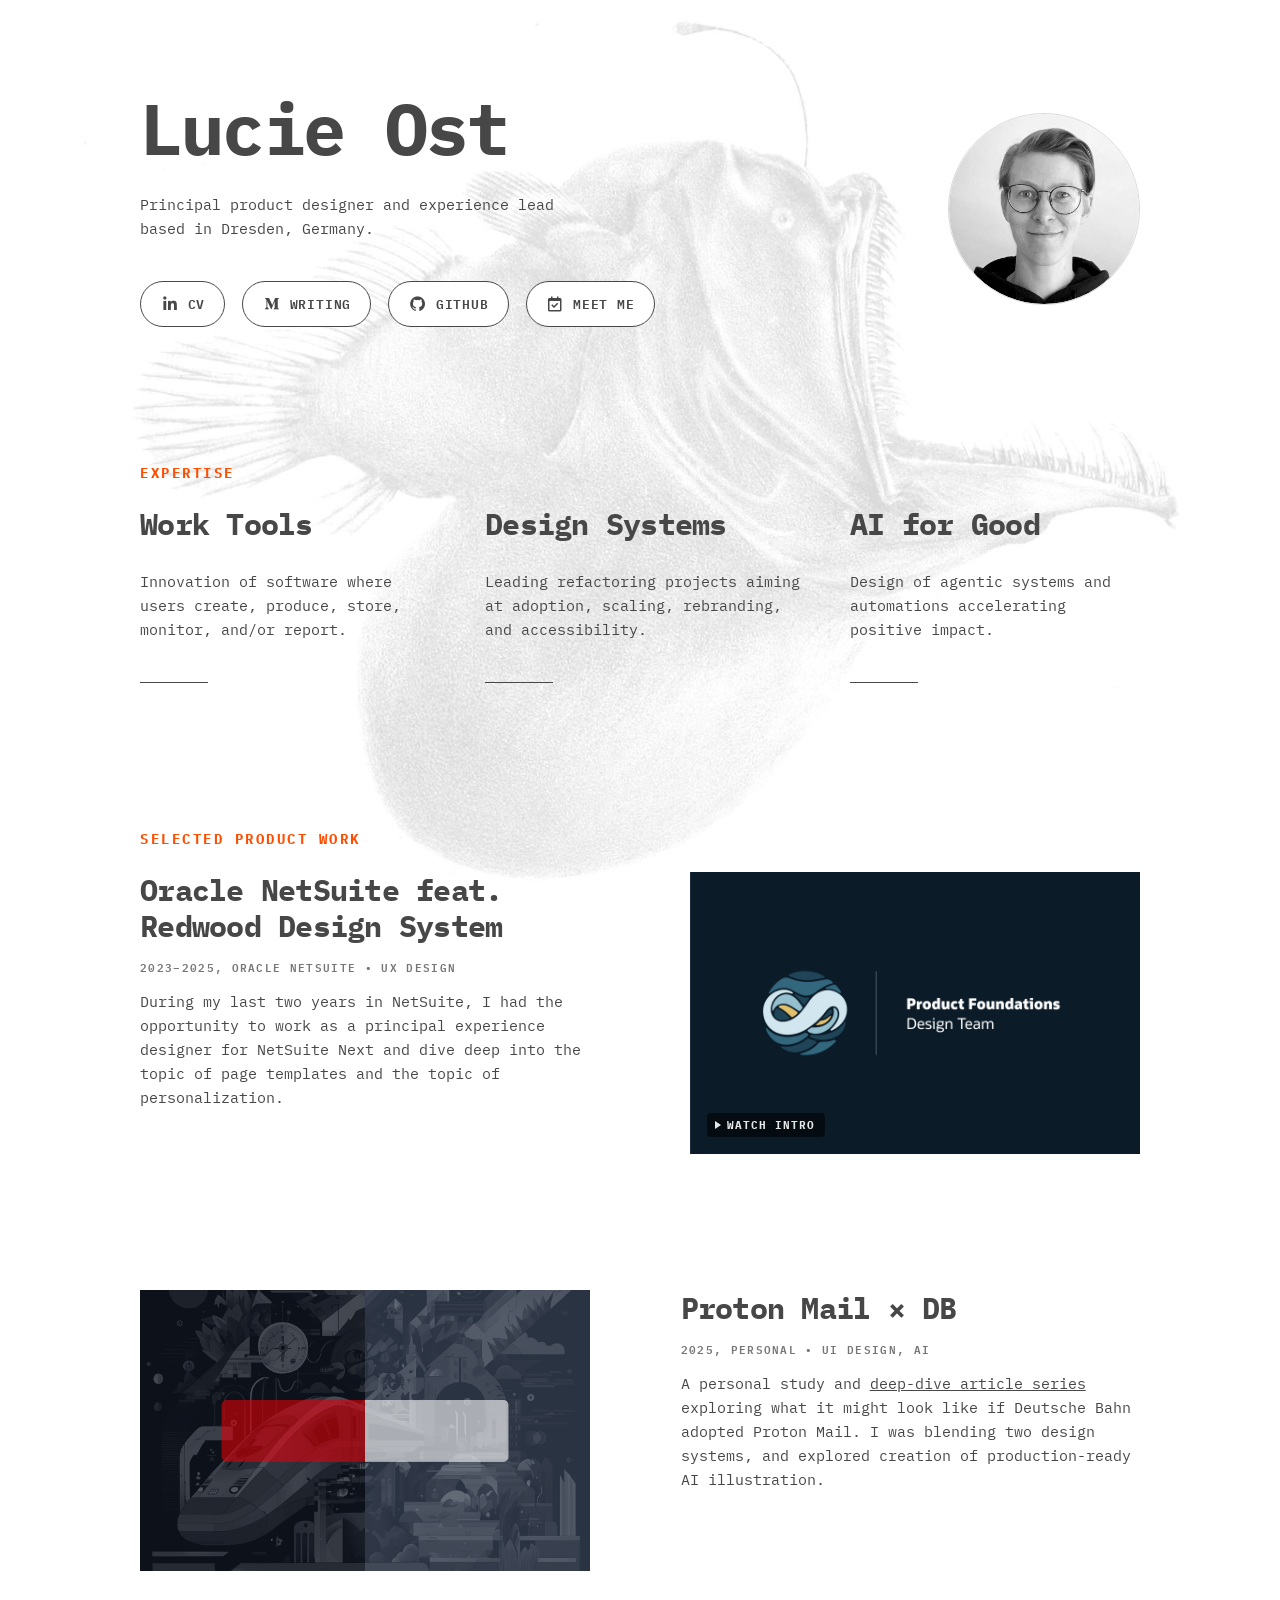
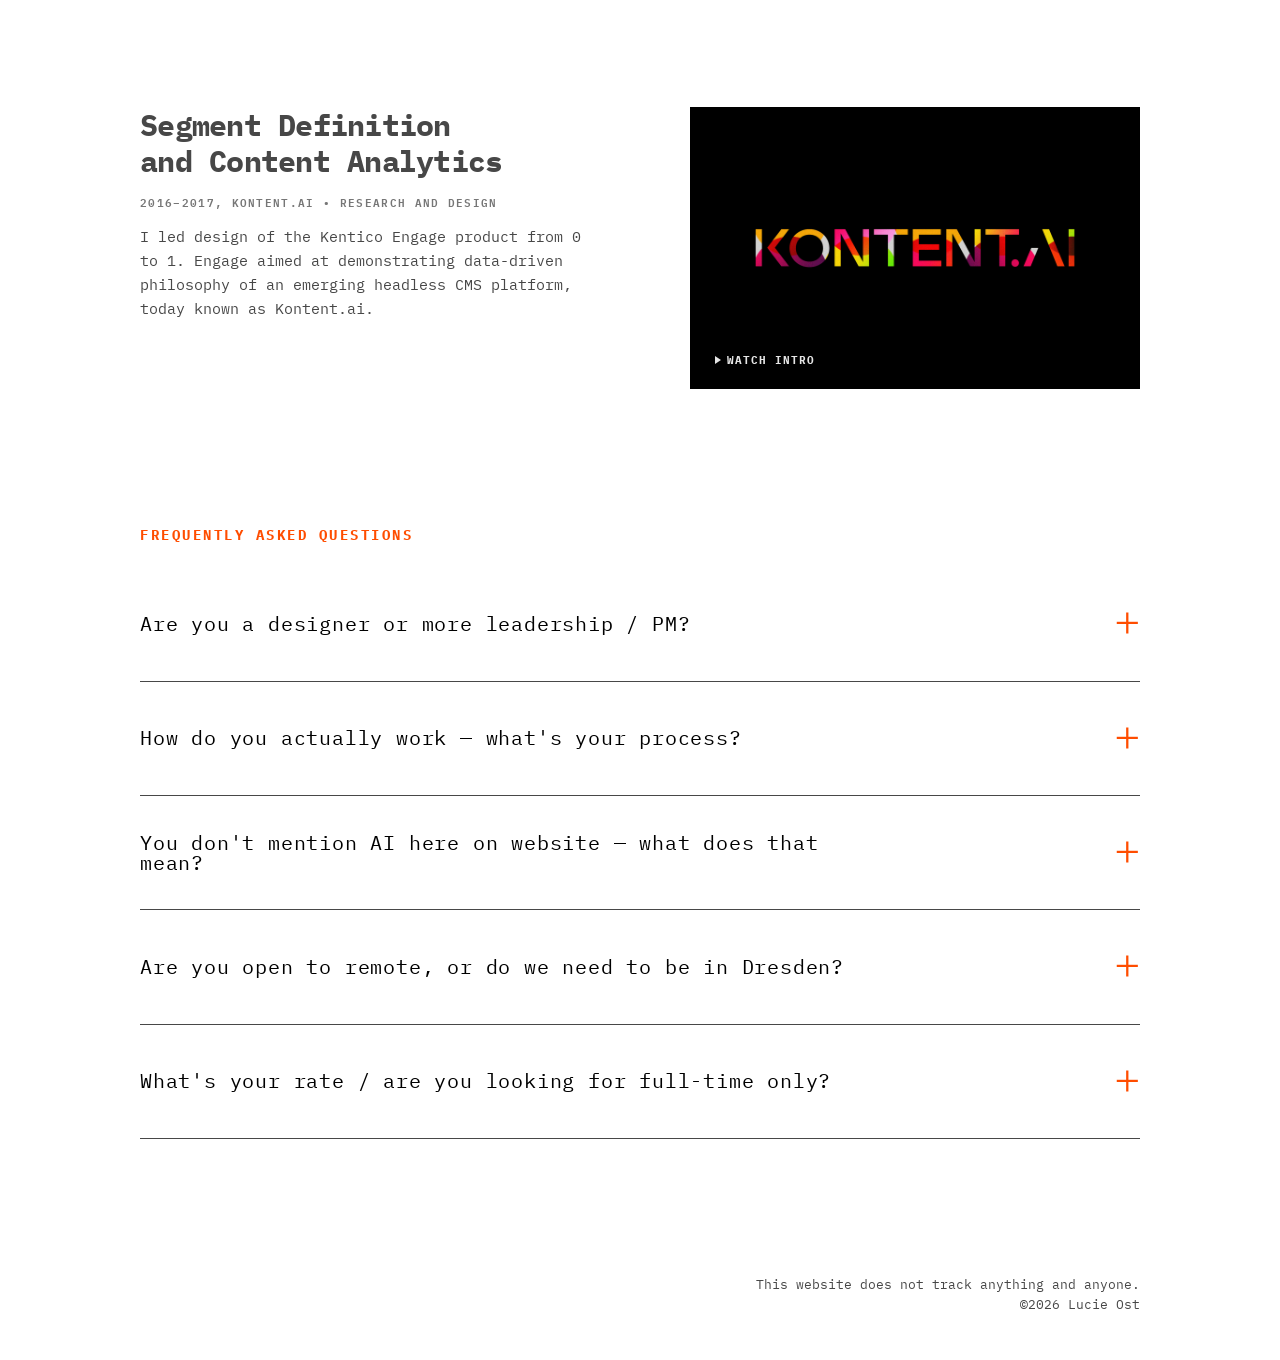
==== index.html @ ef739a05 "Update index.html" ====
<!DOCTYPE HTML>
<html lang="en">
    <head>
        <title>Lucie Ost, Digital Product Designer</title>
        <meta name="robots" content="noindex, nofollow">
        <meta charset="utf-8"/>
        <meta name="viewport" content="width=device-width,initial-scale=1"/>
        <meta name="color-scheme" content="light only"/>
        <link rel="apple-touch-icon" sizes="180x180" href="assets/favicon_io/apple-touch-icon.png">
        <link rel="icon" type="image/png" sizes="16x16" href="assets/favicon_io/favicon-16x16.png">
        <link rel="icon" type="image/png" sizes="32x32" href="assets/favicon_io/favicon-32x32.png">
        <meta name="description" content="I am a Principal Product Designer and Design Manager with extensive experience in designing enterprise products. Currently based in Dresden, Germany."/>
        <meta property="og:site_name" content="Lucie Ost, UX Architect"/>
        <meta property="og:title" content="Lucie Ost, UX Architect"/>
        <meta property="og:type" content="website"/>
        <meta property="og:description" content="I am an Experience Designer and Design Manager with extensive experience in designing enterprise products. Currently based in Dresden, Germany."/>
        <meta property="og:image" content="https://iamlucie.com/images/images/card.jpg?v=e0f67f7f"/>
        <meta property="og:image:type" content="image/jpeg"/>
        <meta property="og:image:width" content="1280"/>
        <meta property="og:image:height" content="800"/>
        <meta property="og:url" content="https://iamlucie.com"/>
        <meta property="twitter:card" content="summary_large_image"/>
        <meta name="keywords" content="designer, product design, user experience, UX, enterprise, portfolio, design strategy, digital product, Germany"/>
        <meta name="google-site-verification" content="-mQmAtd5zW53dpEulZkABoOsCLDqPiiQxKV87OXIdTo"/>
        <link rel="canonical" href="https://iamlucie.com"/>
        <link href="https://fonts.googleapis.com/css2?family=IBM+Plex+Mono:ital,wght@0,400;0,600;0,700;1,400&family=IBM+Plex+Sans:wght@700&display=swap" rel="stylesheet" type="text/css"/>
        <link href="https://unpkg.com/boxicons@2.1.4/css/boxicons.min.css" rel="stylesheet"/>
        <link rel="stylesheet" href="index_layout.css" />
        <link rel="stylesheet" href="index_typography.css" />
        <link rel="stylesheet" href="index_buttons.css" />
        <link rel="stylesheet" href="index_image.css" />
        <link rel="stylesheet" href="about_section.css">
        <link rel="stylesheet" href="faq_section.css">

            <style>
                body {
                    overflow: auto !important;
                }

                #main {
                    opacity: 1.0 !important;
                    transform: none !important;
                    transition: none !important;
                    filter: none !important;
                }
            </style>
        </noscript>
    </head>
    <body class="is-loading">

        <svg xmlns="http://www.w3.org/2000/svg" version="1.1" xmlns:xlink="http://www.w3.org/1999/xlink" viewBox="0 0 40 40" display="none" width="0" height="0">
            <symbol id="icon-bf393d6ea48a4e69e1ed58a3563b94a5" viewBox="0 0 40 40">
                <path d="M12.1,13.8v19.1H5.7V13.8C5.7,13.8,12.1,13.8,12.1,13.8z M12.5,7.9c0,0.9-0.3,1.7-1,2.4c-0.7,0.6-1.5,0.9-2.6,0.9h0 c-1.1,0-1.9-0.3-2.5-0.9c-0.6-0.6-1-1.4-1-2.4c0-1,0.3-1.7,1-2.4S7.9,4.6,9,4.6s1.9,0.3,2.6,0.9S12.5,6.9,12.5,7.9z M35,22v11h-6.4 V22.7c0-1.4-0.3-2.4-0.8-3.2c-0.5-0.8-1.3-1.1-2.4-1.1c-0.8,0-1.5,0.2-2,0.7c-0.5,0.4-1,1-1.2,1.7c-0.1,0.4-0.2,0.9-0.2,1.6v10.7 h-6.4c0-5.1,0-9.3,0-12.5s0-5.1,0-5.7l0-0.9H22v2.8h0c0.3-0.4,0.5-0.8,0.8-1.1c0.3-0.3,0.6-0.6,1.1-1c0.5-0.4,1-0.6,1.7-0.8 c0.7-0.2,1.4-0.3,2.2-0.3c2.2,0,4,0.7,5.3,2.2C34.4,17,35,19.1,35,22L35,22z"/>
            </symbol>
            <symbol id="icon-7ba57a956e94fa64bf7f65dd78b6b627" viewBox="0 0 40 40">
                <path d="M31,37H9c-3.3,0-6-2.7-6-6V9c0-3.3,2.7-6,6-6H31c3.3,0,6,2.7,6,6v6.4 c-0.1,0-0.3,0-0.4,0h0c-0.8,0-1.7,0.2-2.4,0.5c-0.8,0.3-1.4,0.9-2,1.6c-0.9,1.1-1.4,2.6-1.6,4.3c0,0.1,0,0.1,0,0.2 c0,0.1,0,0.1,0,0.1c0,0.1,0,0.2,0,0.3c0,0.1,0,0.3,0,0.4c0.1,3.8,2.1,6.8,5.8,6.8c0.2,0,0.4,0,0.6,0V31C37,34.3,34.3,37,31,37z M30.8,28.9L30.8,28.9c-0.9-0.2-1.4-0.5-1.5-1.5l0-14.6h0c0-1.2,0.5-1.5,1.5-1.8l0,0v-0.2h-5.5l-5.1,11.9l-5.1-11.9H9.2v0.2l0,0 c1,0.2,1.5,0.6,1.5,1.8v14.2c0,1.2-0.5,1.5-1.5,1.8l0,0v0.2h4v-0.2l0,0c-1-0.2-1.5-0.6-1.5-1.8V13.7l6.5,15.4h0.4l6.7-15.8v14.2 c-0.1,1-0.6,1.3-1.5,1.5l0,0v0.2h7V28.9z M33.9,21.3L33.9,21.3l3.1,0v5.1C35.1,25.8,33.7,23.7,33.9,21.3z M36.5,16.1 c0.2,0,0.3,0,0.5,0.1v4.4h-3.1C34.1,18,35,16.1,36.5,16.1z"/>
            </symbol>
            <symbol id="icon-c0646d28bbeb18e39eb973f96b44bd0f" viewBox="0 0 40 40">
                <path d="M34.9,30.5V15.6c-0.4,0.4-0.8,0.9-1.4,1.2c-3.4,2.7-6.2,4.8-8.2,6.6c-0.6,0.5-1.1,0.9-1.6,1.2c-0.4,0.3-0.9,0.6-1.7,0.9 c-0.7,0.3-1.4,0.5-2,0.5l0,0c-0.6,0-1.2-0.2-2-0.5c-0.7-0.3-1.2-0.6-1.7-0.9c-0.4-0.3-0.9-0.7-1.6-1.2c-2.1-1.7-4.8-3.8-8.2-6.6 c-0.5-0.4-0.9-0.8-1.4-1.2v14.9c0,0.2,0.1,0.3,0.2,0.4C5.7,31,5.9,31.1,6,31.1h28.4c0.2,0,0.3-0.1,0.4-0.2 C34.8,30.8,34.9,30.7,34.9,30.5L34.9,30.5z M34.9,10.2V9.7c0,0,0-0.1,0-0.2c0-0.1,0-0.2-0.1-0.2c-0.1,0-0.1,0-0.1-0.2 c0-0.1-0.1-0.2-0.2-0.1c-0.1,0-0.2,0-0.3,0H5.8C5.6,8.9,5.4,9,5.3,9.1C5.2,9.2,5.1,9.3,5.1,9.5c0,2.2,0.9,4,2.8,5.5 c2.5,2,5.1,4,7.7,6.1c0.1,0.1,0.3,0.2,0.7,0.5c0.4,0.3,0.6,0.5,0.9,0.7c0.2,0.2,0.5,0.4,0.8,0.6c0.3,0.2,0.7,0.4,0.9,0.5 c0.3,0.1,0.6,0.2,0.8,0.2l0,0c0.2,0,0.5-0.1,0.8-0.2c0.3-0.1,0.6-0.3,0.9-0.5c0.3-0.2,0.6-0.4,0.8-0.6c0.2-0.2,0.5-0.4,0.9-0.7 c0.4-0.3,0.6-0.5,0.6-0.5c2.7-2.1,5.3-4.2,7.7-6.1c0.7-0.5,1.4-1.2,2-2.2C34.6,11.8,34.9,11,34.9,10.2L34.9,10.2z M37.3,9.5v21 c0,0.8-0.3,1.6-0.9,2.2s-1.4,0.9-2.2,0.9H5.8c-0.8,0-1.6-0.3-2.2-0.9c-0.6-0.6-0.9-1.4-0.9-2.2v-21c0-0.8,0.3-1.6,0.9-2.2 s1.4-0.9,2.2-0.9h28.4c0.8,0,1.6,0.3,2.2,0.9S37.3,8.7,37.3,9.5z"/>
            </symbol>
            <symbol id="icon-6b0206e406c21e06513e2efe9f2a85fd" viewBox="0 0 40 40">
                <path d="M34.3,10.5h-8.7v2.1h8.7V10.5z M30,17.8c-1.1,0-1.8,0.3-2.5,0.9c-0.7,0.6-1,1.4-1.1,2.4h7C33.3,18.8,32.1,17.8,30,17.8 L30,17.8z M30.3,27.8c0.8,0,1.4-0.2,2.1-0.6c0.7-0.4,1.2-0.9,1.3-1.5h3.7c-1.2,3.6-3.6,5.3-7.3,5.3c-2.4,0-4.4-0.8-5.9-2.3 c-1.4-1.5-2.2-3.5-2.2-6c0-2.4,0.8-4.3,2.2-6c1.4-1.6,3.5-2.4,5.8-2.4c1.5,0,3,0.4,4.1,1.2s2,1.8,2.6,3.1s0.9,2.7,0.9,4.2 c0,0.2,0,0.5,0,0.8H26.4c0,1.2,0.3,2.2,1,3S29,27.8,30.3,27.8z M7.4,26.9h5.1c2.3,0,3.6-1,3.6-2.9c0-2-1.2-3.1-3.5-3.1H7.4V26.9z M7.4,17.7h4.8c0.9,0,1.6-0.2,2.1-0.7c0.5-0.5,0.8-1.1,0.8-1.9c0-1.6-1.1-2.5-3.3-2.5H7.4C7.4,12.7,7.4,17.7,7.4,17.7z M2.6,9h10.2 c1,0,1.9,0.1,2.7,0.3c0.8,0.2,1.5,0.4,2.2,0.8c0.7,0.4,1.2,1,1.5,1.6c0.4,0.8,0.6,1.6,0.6,2.7c0,2.1-1,3.6-3,4.5 c1.3,0.4,2.3,1.1,3,2c0.7,1,1,2.1,1,3.5c0,0.9-0.1,1.6-0.4,2.3c-0.3,0.7-0.7,1.2-1.2,1.7s-1.1,0.9-1.7,1.2c-0.7,0.3-1.3,0.6-2.1,0.8 c-0.7,0.2-1.4,0.2-2.3,0.2H2.6V9L2.6,9z"/>
            </symbol>
            <symbol id="icon-52655f31fd82f82d1c86cb188764da1e" viewBox="0 0 40 40"><path d="M36.1,21.3c1.5-0.7,1.5-1.9,0-2.6L10.5,6.3C9,5.6,7.8,6.2,7.8,7.6l0,24.8c0,1.4,1.2,2,2.7,1.3L36.1,21.3z"></path></symbol><symbol id="icon-8384bbd04ffc9290cf5b544425eb4057" viewBox="0 0 40 40"><path d="M3.3,16.9c0.1,0.1,0.3,0.2,0.5,0.2h4.4c0.3,0,0.6-0.2,0.7-0.5c0.6-1.5,1-2.4,1.2-2.7c1.1-1.7,2.5-3.1,4.2-4.1S18,8.3,20,8.3 c1.5,0,2.9,0.3,4.3,0.8s2.6,1.3,3.7,2.3l-3.1,3.1c-0.3,0.3-0.4,0.6-0.4,1c0,0.4,0.1,0.7,0.4,1c0.3,0.3,0.6,0.4,1,0.4H36 c0.4,0,0.7-0.1,1-0.4c0.3-0.3,0.4-0.6,0.4-1V5.4c0-0.4-0.1-0.7-0.4-1C36.8,4.1,36.4,4,36,4c-0.4,0-0.7,0.1-1,0.4l-2.9,2.9 c-1.6-1.5-3.5-2.7-5.5-3.6s-4.2-1.3-6.4-1.3c-4.2,0-7.8,1.3-10.9,3.8s-5.1,5.8-6.1,9.9c0,0,0,0.1,0,0.2C3.1,16.6,3.1,16.7,3.3,16.9z M2.9,35.6C3.2,35.9,3.6,36,4,36s0.7-0.1,1-0.4l3-2.9c1.6,1.5,3.5,2.7,5.6,3.6s4.3,1.3,6.5,1.3c4.2,0,7.8-1.3,10.9-3.8 s5.2-5.8,6.2-9.9v-0.2c0-0.2-0.1-0.4-0.2-0.5s-0.3-0.2-0.5-0.2h-4.5c-0.3,0-0.6,0.2-0.7,0.5c-0.6,1.5-1,2.4-1.2,2.7 c-1.1,1.7-2.5,3.1-4.2,4.1c-1.8,1-3.7,1.5-5.7,1.5c-3.1,0-5.7-1-8-3.1l3.1-3.1c0.3-0.3,0.4-0.6,0.4-1s-0.1-0.7-0.4-1 c-0.3-0.3-0.6-0.4-1-0.4H4c-0.4,0-0.7,0.1-1,0.4s-0.4,0.6-0.4,1v10.2C2.5,35,2.6,35.3,2.9,35.6z"></path></symbol>
            <symbol id="icon-180a7c68fb8dbdaec902e916ba4044ca" viewBox="0 0 40 40"><path d="M37.5,21.9c0,4,0,8,0,12c0,0.1,0,0.3,0,0.4c0,1.4-0.7,2.2-2.2,2.4c-1.7,0.1-3.3,0.2-5,0.3 c-3.4,0.2-6.7,0.4-10.1,0.6c-3,0.2-5.9,0.3-8.9,0.5C10,38.2,9,37.8,8.2,36.7c-0.2-0.3-0.5-0.6-0.7-1c-1.2-1.6-2.5-3.2-3.7-4.8 c-0.8-1.1-1.3-2.2-1.3-3.7c0-7.1,0-14.1,0-21.2c0-0.3,0-0.5,0.1-0.8c0.2-1,0.8-1.7,1.9-1.8c1.7-0.2,3.5-0.3,5.2-0.4 c2.8-0.2,5.5-0.4,8.3-0.6c2.7-0.2,5.3-0.4,8-0.6c1.4-0.1,2.6,0.3,3.7,1.1c2.3,1.7,4.7,3.3,7.1,5c0.6,0.4,0.8,0.9,0.8,1.7 C37.5,13.7,37.5,17.8,37.5,21.9z M32.1,7.2c-1.1-0.8-2.3-1.6-3.4-2.5c-0.8-0.6-1.6-0.9-2.6-0.8c-1.9,0.1-3.7,0.3-5.6,0.4 c-4,0.3-7.9,0.6-11.9,0.9C7.8,5.2,7,5.3,6.1,5.4c-0.2,0-0.4,0.2-0.4,0.3c0,0.1,0.1,0.3,0.3,0.4c0.9,0.8,1.9,1.5,2.8,2.2 C9.3,8.8,9.9,9,10.6,9c0.3,0,0.6,0,1,0c2.9-0.2,5.8-0.4,8.6-0.5C24,8.2,27.8,8,31.7,7.8c0.3,0,0.5-0.1,0.8-0.1c0,0,0-0.1,0.1-0.1 C32.4,7.4,32.3,7.3,32.1,7.2z M35.1,11.5c0-1-0.4-1.4-1.4-1.3c-2.9,0.2-5.7,0.3-8.6,0.5c-3.5,0.2-7,0.4-10.6,0.6 c-1.2,0.1-2.5,0.1-3.7,0.2c-0.7,0-1,0.3-1.1,1c0,0.2,0,0.4,0,0.6c0,6.8,0,13.6,0,20.4c0,1.6,0.4,2,2,1.9c1.6-0.1,3.2-0.2,4.8-0.3 c5.7-0.3,11.4-0.7,17.1-1c0.9-0.1,1.3-0.5,1.4-1.4c0-0.2,0-0.3,0-0.5c0-3.4,0-6.8,0-10.2C35.1,18.5,35.1,15,35.1,11.5z M30.7,15.4 c-0.9,0.2-0.9,0.2-0.9,1.1c0,4.7,0,9.5,0,14.2c0,0.3-0.1,0.5-0.4,0.6c-0.6,0.2-1.1,0.4-1.7,0.5c-0.9,0.2-1.7-0.1-2.3-0.8 c-0.8-1.1-1.5-2.2-2.2-3.3c-1.7-2.6-3.3-5.2-5-7.8c0-0.1-0.1-0.1-0.2-0.2c0,0.2,0,0.3,0,0.4c0,3.2,0,6.4,0,9.7 c0,0.3,0.1,0.4,0.4,0.5c0.6,0.1,1.2,0.3,1.8,0.4c-0.1,0.7-0.4,1.1-1.1,1.2c-0.5,0.1-1,0.1-1.5,0.1C16.4,32,15.2,32,14,32.1 c-0.4,0-0.4-0.1-0.4-0.4c0.1-0.4,0.3-0.6,0.7-0.7c0.4-0.1,0.8-0.2,1.1-0.3c0-4.6,0-9.2,0-13.9c-0.6-0.1-1.2-0.1-1.7-0.2 c-0.2-0.8,0.3-1.5,1.1-1.6c1.5-0.1,3-0.2,4.5-0.3c0.6-0.1,0.9,0.2,1.3,0.7c2.1,3.3,4.3,6.5,6.4,9.8c0.1,0.1,0.2,0.2,0.3,0.5 c0-3.3,0-6.5,0-9.7c-0.5-0.1-1-0.1-1.5-0.2c-0.3,0-0.3-0.1-0.3-0.4c0.1-0.5,0.5-1,1-1c1.7-0.1,3.3-0.2,5-0.3 C31.7,14.8,31.5,15.2,30.7,15.4z"></path>
            </symbol>
            <symbol id="icon-021973a1bb185878b41e1ef48ed6bbaa" viewBox="0 0 40 40"><path d="M35.7,13c-1.6-2-3.8-3.5-6.5-4.7c-2.8-1.1-5.8-1.7-9-1.7c-2.4,0-4.8,0.3-7,1C10.9,8.2,9,9.2,7.4,10.3 c-1.6,1.2-2.9,2.5-3.8,4.1c-1,1.6-1.4,3.3-1.4,5c0,2,0.6,3.9,1.8,5.7c1.2,1.8,2.9,3.2,5,4.4c-0.1,0.5-0.3,1-0.5,1.5 c-0.2,0.5-0.4,0.9-0.5,1.2c-0.2,0.3-0.4,0.7-0.7,1c-0.3,0.4-0.5,0.6-0.6,0.8c-0.1,0.2-0.4,0.4-0.7,0.8c-0.3,0.4-0.5,0.6-0.6,0.7 c0,0-0.1,0.1-0.2,0.2C5,35.8,5,35.8,5,35.8L4.8,36c-0.1,0.1-0.1,0.2-0.1,0.2c0,0,0,0.1,0,0.2c0,0.1,0,0.2,0,0.2v0 c0.1,0.2,0.2,0.4,0.4,0.6c0.2,0.1,0.4,0.2,0.6,0.2C6.6,37.3,7.3,37.2,8,37c3.5-0.9,6.6-2.5,9.2-4.9c1,0.1,2,0.2,2.9,0.2 c3.3,0,6.3-0.6,9-1.7c2.8-1.1,4.9-2.7,6.5-4.7c1.6-2,2.4-4.1,2.4-6.5C38.1,17.1,37.3,14.9,35.7,13z"></path></symbol>
            <!--Github--> 
            <symbol id="icon-8c4b37645de3c276d895d87df51ba614" viewBox="0 0 40 40"><path d="M36,20.3c0,3.5-1,6.6-3.1,9.4c-2,2.8-4.7,4.7-7.9,5.8c-0.4,0.1-0.6,0-0.8-0.1c-0.2-0.2-0.3-0.4-0.3-0.6v-4.4 c0-1.3-0.4-2.3-1.1-3c0.8-0.1,1.5-0.2,2.1-0.4c0.6-0.2,1.3-0.4,2-0.8c0.7-0.4,1.2-0.8,1.7-1.4c0.5-0.5,0.8-1.3,1.1-2.2 s0.4-2,0.4-3.1c0-1.7-0.5-3.1-1.6-4.3c0.5-1.3,0.5-2.7-0.2-4.2c-0.4-0.1-1,0-1.7,0.2c-0.7,0.3-1.4,0.6-1.9,0.9L24,12.5 c-1.3-0.4-2.6-0.5-4-0.5s-2.7,0.2-4,0.5c-0.2-0.2-0.5-0.3-0.9-0.6c-0.4-0.2-0.9-0.5-1.7-0.8c-0.8-0.3-1.4-0.4-1.8-0.3 c-0.6,1.6-0.7,3-0.1,4.2c-1.1,1.2-1.6,2.6-1.6,4.3c0,1.2,0.1,2.2,0.4,3.1s0.6,1.6,1.1,2.2s1,1,1.7,1.4c0.7,0.4,1.3,0.6,2,0.8 c0.6,0.2,1.3,0.3,2.1,0.4c-0.6,0.5-0.9,1.2-1,2.1c-0.3,0.1-0.6,0.2-0.9,0.3c-0.3,0.1-0.7,0.1-1.2,0.1c-0.5,0-0.9-0.1-1.4-0.4 c-0.5-0.3-0.8-0.7-1.2-1.3c-0.3-0.4-0.6-0.8-1-1.1c-0.4-0.3-0.8-0.4-1-0.5L9,26.5c-0.3,0-0.5,0-0.6,0.1c-0.1,0.1-0.1,0.1-0.1,0.2 c0,0.1,0.1,0.2,0.2,0.3c0.1,0.1,0.2,0.2,0.3,0.2l0.1,0.1c0.3,0.1,0.6,0.4,0.9,0.8s0.5,0.7,0.7,1.1l0.2,0.5c0.2,0.5,0.5,1,0.9,1.3 c0.4,0.3,0.9,0.5,1.4,0.6c0.5,0.1,1,0.1,1.4,0.1c0.5,0,0.9,0,1.2-0.1l0.5-0.1c0,0.5,0,1.1,0,1.9c0,0.7,0,1.1,0,1.1 c0,0.2-0.1,0.5-0.3,0.6c-0.2,0.2-0.5,0.2-0.8,0.1c-3.2-1.1-5.8-3-7.9-5.8S4,23.8,4,20.3c0-2.9,0.7-5.6,2.1-8S9.5,7.8,12,6.4 s5.1-2.1,8-2.1s5.6,0.7,8,2.1s4.4,3.4,5.8,5.8S36,17.4,36,20.3L36,20.3z"></path></symbol>
        </svg>

        <div id="wrapper">
            <div id="main">
                <div class="inner">
                    <div id="profile-card" class="container columns">
                        <div class="wrapper">
                            <div class="inner">
                                <div>
                                    <h1 class="text-block text-block--x-large">Lucie Ost</h1>
                                    <h2 class="text-block text-block--normal">Principal product designer and experience lead based&nbsp;in&nbsp;Dresden, Germany.</h2>

                                    <ul class="buttons">
                                        <li>
                                            <a href="https://www.linkedin.com/in/iamlucie/" target="_blank" role="button">
                                                <i class='bx bxl-linkedin' aria-hidden="true"></i>
                                                <span class="label">CV</span>
                                            </a>
                                        </li>
                                        <li>
                                            <a href="https://medium.com/@iamlucie" target="_blank" role="button">
                                                <i class='bx bxl-medium' aria-hidden="true"></i>
                                                <span class="label">Writing</span>
                                            </a>
                                        </li>
                                        <li>
                                            <a href="https://github.com/iamlucie" target="_blank" role="button">
                                                <i class='bx bxl-github' aria-hidden="true"></i>
                                                <span class="label">GitHub</span>
                                            </a>
                                        </li>
                                        <li>
                                            <a href="https://calendly.com/lucie-ost-design/15-min-meeting" target="_blank" role="button">
                                                <i class='bx bx-calendar-check' aria-hidden="true"></i>
                                                <span class="label">Meet me</span>
                                            </a>
                                        </li>
                                    </ul>
                                </div>

                                <div>
                                    <div id="image02" class="image" data-position="center">
                                        <span class="frame">
                                            <img src="assets/images/profile_image.jpg" alt="Lucie (she/her)"/>
                                        </span>
                                    </div>
                                </div>
                            </div>
                        </div>
                    </div>


                    <h2 class="section-header">Expertise</h2>
                    <div id="expertise" class="container columns">
                        <div class="wrapper">
                            <div class="inner">
                                <div>
                                    <h3 class="text-block text-block--large">Work Tools</h3>
                                    <p class="text-block text-block--normal">Innovation of software where users create, produce, store, monitor, and/or report.</p>
                                    <hr class="divider">
                                </div>
                                <div>
                                    <h3 class="text-block text-block--large">Design Systems</h3>
                                    <p class="text-block text-block--normal">Leading refactoring projects aiming at adoption, scaling, rebranding, and accessibility.</p>
                                    <hr class="divider">
                                </div>
                                <div>
                                    <h3 class="text-block text-block--large">AI for Good</h3>
                                    <p class="text-block text-block--normal">Design of agentic systems and automations accelerating positive impact.</p>
                                    <hr class="divider">
                                </div>
                                
                            </div>
                        </div>
                    </div>

                    <h2 class="section-header">Selected Product Work</h2>
                    <div id="project-pic-right" class="container columns">
                        <div class="wrapper">
                            <div class="inner">
                                <div>
                                    <h3 class="text-block text-block--large">Oracle NetSuite feat. Redwood Design System</h3>
                                    <h4 class="text-block text-block--normal">
                                        2023–2025, Oracle NetSuite • <em>UX Design</em>
                                    </h4>
                                    <p class="text-block text-block--normal">
                                        During my last two years in NetSuite, I had the opportunity to work as a&nbsp;principal experience designer for NetSuite Next and dive deep into the topic of page templates and the topic of personalization.
                                    </p>
                                </div>
                                <div>
                                    <div id="videoContainer1" class="image full" data-position="center">
                                        <span class="frame">
                                            <img src="assets/images/client_oracle.png?v=e0f67f7f" alt="Click to play video"/>
                                            <div class="play-button" onclick="playVideo('videoContainer1', '6JFxJEPy-6g', 'assets/images/client_oracle.png')"></div>
                                            <button type="button" class="watch-badge" onclick="playVideo('videoContainer1', '6JFxJEPy-6g', 'assets/images/client_oracle.png')" aria-label="Watch intro video">Watch intro</button>
                                        </span>
                                    </div>
                                </div>

                            </div>
                        </div>
                    </div>
                    <div id="project-pic-left" class="container columns">
                        <div class="wrapper">
                            <div class="inner">
                                <div>
                                    <div id="image06" class="image full" data-position="center">
                                        <span class="frame">
                                            <img src="assets/images/folio_project_email.png?v=e0f67f7f" alt="Cover for a Personal Project"/>
                                        </span>
                                    </div>
                                </div>
                                <div>
                                    <h3 class="text-block text-block--large">Proton Mail × DB</h3>
                                    <h4 class="text-block text-block--normal">
                                        2025, Personal • <em>UI Design, AI </em>
                                    </h4>
                                    <p class="text-block text-block--normal">A personal study and <a href="https://medium.com/@iamlucie/making-an-ai-illustration-ship-ready-88f2615f7480" target="_blank">deep-dive article series</a> exploring what it might look like if Deutsche Bahn adopted Proton Mail. I&nbsp;was blending two design systems, and explored creation of production-ready AI illustration. 
                                </div>
                            </div>
                        </div>
                    </div>
                    <div id="project-pic-right" class="container columns">
                        <div class="wrapper">
                            <div class="inner">
                                <div>
                                    <h3 class="text-block text-block--large">Segment Definition <br />and Content Analytics</h3>
                                    <h4 class="text-block text-block--normal">
                                        2016–2017, Kontent.ai • Research and Design
                                    </h4>
                                    <p class="text-block text-block--normal">
                                       I led design of the Kentico Engage product from 0 to 1. Engage aimed at demonstrating data-driven philosophy of an emerging headless CMS platform, today known as Kontent.ai.
                                    </p>
                                </div>
                                <div>
                                    <div id="videoContainer2" class="image full" data-position="center">
                                        <span class="frame">
                                            <img src="assets/images/client_kontent.jpg?v=e0f67f7f" alt="Click to play video"/>
                                            <div class="play-button" onclick="playVideo('videoContainer2', 'R8f0Vahr7j0', 'assets/images/client_kontent.jpg')"></div>
                                            <button type="button" class="watch-badge" onclick="playVideo('videoContainer2', 'R8f0Vahr7j0', 'assets/images/client_kontent.jpg')" aria-label="Watch intro video">Watch intro</button>
                                        </span>
                                    </div>
                                </div>
                            </div>
                        </div>
                    </div>

<!--                     <div id="project-pic-left" class="container columns">
                        <div class="wrapper">
                            <div class="inner">
                                <div>
                                    <div id="image06" class="image full" data-position="center">
                                        <span class="frame">
                                            <img src="assets/images/client_kentico.jpg?v=e0f67f7f" alt="Cover for a Personal Project"/>
                                        </span>
                                    </div>
                                </div>
                                <div>
                                    <h3 class="text-block text-block--large">Marketing Tools Redesign</h3>
                                    <h4 class="text-block text-block--normal">
                                        2014–2016, Kentico • <em>UX Redesign</em>
                                    </h4>
                                    <p class="text-block text-block--normal">At Kentico, I worked as part of an&nbsp;agile engineering team supporting them as a&nbsp;researcher and designer. Together we flipped and refactored the flow of creating and managing online marketing campaigns to actually fit the mental model of a&nbsp;marketer. Our work sparked product upgrades and adoption of the whole marketing module.</p>
                                </div>
                            </div>
                        </div>
                    </div> -->

                    <!-- About/Transition Section -->
<!--                     <section id="about-section">
                        <div class="about-wave-transition"></div>
                        <div class="about-content">
                            <h2 class="about-title">About</h2>
                            <p class="about-text">
                                I studied applied computer science and mix it with life-long reading about psychology, sociology, and the human body. I love learning new skills and movements, which over time led me to snowboarding, whitewater kayaking, climbing, and movement exploration.
                            </p>
                        </div>
                    </section> -->
                    <!-- End About/Transition Section -->

<!-- FAQ Section (matching "Expertise" layout) -->

<h2 class="section-header">Frequently Asked Questions</h2>
<div id="faq" class="container">
  <div class="wrapper">
    <div class="inner">
      <div>

        <div class="faq-item">
        <button class="faq-question" aria-expanded="false">
            <span class="faq-question-text">Are you a designer or more leadership / PM?</span>
            <span class="faq-toggle-icon" aria-hidden="true">+</span>
        </button>
        <div class="faq-answer" hidden>
            <p class="text-block text-block--normal">Designer DNA. I really enjoy working on strategic and intertwined problems, but I also think it would be a bad move to miss out on the latest technological developments — and those are typically best caught from a super-senior IC role, shaping what gets built at the very beginning and designing it with engineering. If my role would be mostly people management or technical backlog ownership, I'd probably still feel the calling… :)</p>
        </div>
        </div>

        <div class="faq-item">
        <button class="faq-question" aria-expanded="false">
            <span class="faq-question-text">How do you actually work — what's your process?</span>
            <span class="faq-toggle-icon" aria-hidden="true">+</span>
        </button>
        <div class="faq-answer" hidden>
            <p class="text-block text-block--normal">I lean toward expert research and dev-like exploration with peer reviews over workshop-heavy ideation. I build consensus through early SME consultations and targeted alignment workshops — powerful reveal presentations only when necessary. I've run plenty of team workshops, but after five years remote I know there are people with regular practice, and I'm fine in the passenger seat on those.</p>
        </div>
        </div>

        <div class="faq-item">
        <button class="faq-question" aria-expanded="false">
            <span class="faq-question-text">You don't mention AI here on website — what does that mean?</span>
            <span class="faq-toggle-icon" aria-hidden="true">+</span>
        </button>
        <div class="faq-answer" hidden>
            <p class="text-block text-block--normal">Just that I don't like obvoious buzzword-dropping. I use AI in how I work. I learn towards self-hosted, sustainable, and privacy-respecting stack. I look for new and renewed interaction patterns related to it. And I enjoy watching some old good experience drift the current pace of work causes 🍿. </p>
             
            <p class="text-block text-block--normal">   
            My recent and largest design topic in this area has been AI-automation platform explainability for people from understaffed sectors - skeptical, risk-averse, no centaurs or cyborgs, yet wanting to try this as a solution for being burried in communication and filling clunky forms.</p>
        </div>
        </div>

        <div class="faq-item">
        <button class="faq-question" aria-expanded="false">
            <span class="faq-question-text">Are you open to remote, or do we need to be in Dresden?</span>
            <span class="faq-toggle-icon" aria-hidden="true">+</span>
        </button>
        <div class="faq-answer" hidden>
            <p class="text-block text-block--normal">I'm based in Dresden and not relocating. Remote works well as long as there's solid CET overlap or a strong async culture. Hybrid is fine if the commute makes sense — no problem to be in Berlin, Leipzig, or Prague once or twice a month. Full on-site only works here in Dresden. I work in English and German; for precision stuff I default to English, but most teams are fine with the mix.</p>
        </div>
        </div>

        <div class="faq-item">
        <button class="faq-question" aria-expanded="false">
            <span class="faq-question-text">What's your rate / are you looking for full-time only?</span>
            <span class="faq-toggle-icon" aria-hidden="true">+</span>
        </button>
        <div class="faq-answer" hidden>
            <p class="text-block text-block--normal">For super-IC role, I'm looking for my next full-time or near full-time (80%+) opportunity, but open to contract or fractional if the fit is simply right. I'd rather talk about the role first — happy to align on comp once we both know what we're actually solving for.</p>
        </div>
        </div>

    </div>
  </div>
</div>
</div>

                    <p class="footer-text">This website does not track anything and anyone.</p>
                    <p class="footer-text">©2026 Lucie Ost</p>
                </div>
            </div>
        </div>
  <script>
    let players = {}; // Store each player by container ID
  
    // Generic function to play a video
    function playVideo(containerId, videoId, placeholderSrc) {
      const container = document.getElementById(containerId);
      container.dataset.placeholder = placeholderSrc; // store image path for later
// put the player in the .frame so it inherits the cover aspect/height
  const frame = container.querySelector('.frame') || container;
  frame.innerHTML = `<div id="ytplayer-${containerId}" style="width:100%;height:100%;"></div>`;
  
      players[containerId] = new YT.Player(`ytplayer-${containerId}`, {
        height: '100%',
        width: '100%',
        videoId: videoId,
        playerVars: {
          autoplay: 1,
          rel: 0,
          modestbranding: 1,
          controls: 0,
          disablekb: 1,
          iv_load_policy: 3,
          playsinline: 1
        },
        events: {
          'onStateChange': onPlayerStateChange
        }
      });
    }
  
    // Restore the original image when video ends
    function onPlayerStateChange(event) {
      const player = event.target;
      const iframe = player.getIframe();
      const container = iframe && iframe.closest('.image');
      if (!container) return;
      const frame = container.querySelector('.frame') || container;
      const placeholder = container.dataset.placeholder;
      const containerId = container.id;
      const videoId = player.getVideoData().video_id;

      if (event.data === YT.PlayerState.ENDED) {
        container.classList.remove('is-paused', 'is-playing');
        frame.innerHTML = `
          <img src="${placeholder}" alt="Click to play video" />
          <div class="play-button" onclick="playVideo('${containerId}', '${videoId}', '${placeholder}')"></div>
          <button type="button" class="watch-badge" onclick="playVideo('${containerId}', '${videoId}', '${placeholder}')" aria-label="Watch intro video">Watch intro</button>
        `;
        return;
      }

      if (!frame.querySelector('.play-button')) {
        const btn = document.createElement('div');
        btn.className = 'play-button';
        btn.addEventListener('click', () => {
          const s = player.getPlayerState();
          if (s === YT.PlayerState.PLAYING) player.pauseVideo();
          else player.playVideo();
        });
        frame.appendChild(btn);
      }

      if (event.data === YT.PlayerState.PAUSED) {
        container.classList.add('is-paused');
        container.classList.remove('is-playing');
      } else if (event.data === YT.PlayerState.PLAYING) {
        container.classList.add('is-playing');
        container.classList.remove('is-paused');
      }
    }
  </script>
  <script src="https://www.youtube.com/iframe_api"></script>
  <!-- Script to handle loading animation -->
  <script src="assets/scripts/script.js"></script>

 <!-- Script to handle FAQs -->
 <script>
document.querySelectorAll('.faq-question').forEach(function(btn) {
  btn.addEventListener('click', function() {
    const expanded = btn.getAttribute('aria-expanded') === 'true';
    // Collapse all others (accordion behavior)
    document.querySelectorAll('.faq-question').forEach(function(otherBtn) {
      if (otherBtn !== btn) {
        otherBtn.setAttribute('aria-expanded', 'false');
        otherBtn.parentElement.querySelector('.faq-answer').hidden = true;
      }
    });
    // Toggle this one
    btn.setAttribute('aria-expanded', !expanded);
    btn.parentElement.querySelector('.faq-answer').hidden = expanded;
  });
});
</script>
 <!-- Script to handle FAQs -->
    </body>
</html>
---- index_layout.css ----
html,body,div,span,applet,object,iframe,h1,h2,h3,h4,h5,h6,p,blockquote,pre,a,abbr,acronym,address,big,cite,code,del,dfn,em,img,ins,kbd,q,s,samp,small,strike,strong,sub,sup,tt,var,b,u,i,center,dl,dt,dd,ol,ul,li,fieldset,form,label,legend,table,caption,tbody,tfoot,thead,tr,th,td,article,aside,canvas,details,embed,figure,figcaption,footer,header,hgroup,menu,nav,output,ruby,section,summary,time,mark,audio,video {
    margin: 0;
    padding: 0;
    border: 0;
    font-size: 100%;
    font: inherit;
    vertical-align: baseline;
}

article,aside,details,figcaption,figure,footer,header,hgroup,menu,nav,section {
    display: block;
}

body {
    line-height: 1;
}

ol,ul {
    list-style: none;
}

blockquote,q {
    quotes: none;
}

blockquote:before,blockquote:after,q:before,q:after {
    content: '';
    content: none;
}

table {
    border-collapse: collapse;
    border-spacing: 0;
}

body {
    -webkit-text-size-adjust: none
}

mark {
    background-color: transparent;
    color: inherit
}

input::-moz-focus-inner {
    border: 0;
    padding: 0
}

input[type="text"],input[type="email"],select,textarea {
    -moz-appearance: none;
    -webkit-appearance: none;
    -ms-appearance: none;
    appearance: none
}

*, *:before, *:after {
    box-sizing: border-box;
}

body {
    line-height: 1.0;
    min-height: var(--viewport-height);
    min-width: 320px;
    overflow-x: hidden;
    word-wrap: break-word;
}

body:before {
    content: '';
    display: block;
    background-attachment: scroll;
    height: var(--background-height);
    left: 0;
    pointer-events: none;
    position: fixed;
    top: 0;
    transform: scale(1);
    width: 100vw;
    z-index: 0;
    background-image: url('assets/images/bg.jpg?v=e0f67f7f');
    background-position: 69% 0%;
    background-repeat: no-repeat;
    background-size: cover;
    background-color: #FFFFFF;
}

:root {
    --background-height: 100vh;
    --site-language-alignment: left;
    --site-language-direction: ltr;
    --site-language-flex-alignment: flex-start;
    --site-language-indent-left: 1;
    --site-language-indent-right: 0;
    --site-language-margin-left: 0;
    --site-language-margin-right: auto;
    --viewport-height: 100vh;
}

html {
    font-size: 17pt;
}

u {
    text-decoration: underline;
}

strong {
    color: inherit;
    font-weight: bolder;
}

em {
    font-style: italic;
}

code {
    background-color: rgba(144,144,144,0.25);
    border-radius: 0.25em;
    font-family: 'Lucida Console', 'Courier New', monospace;
    font-size: 0.9em;
    font-weight: normal;
    letter-spacing: 0;
    margin: 0 0.25em;
    padding: 0.25em 0.5em;
    text-indent: 0;
}

mark {
    background-color: rgba(144,144,144,0.25);
}

spoiler-text {
    -webkit-text-stroke: 0;
    background-color: rgba(32,32,32,0.75);
    text-shadow: none;
    text-stroke: 0;
    color: transparent;
    cursor: pointer;
    transition: color 0.1s ease-in-out;
}

spoiler-text.active {
    color: #FFFFFF;
    cursor: text;
}

s {
    text-decoration: line-through;
}

sub {
    font-size: smaller;
    vertical-align: sub;
}

sup {
    font-size: smaller;
    vertical-align: super;
}

a {
    color: inherit;
    text-decoration: underline;
    transition: color 0.25s ease;
}

a[onclick]:not([href]) {
    cursor: pointer;
}

unloaded-script {
    display: none;
}

#wrapper {
    -webkit-overflow-scrolling: touch;
    align-items: center;
    display: flex;
    flex-direction: column;
    justify-content: center;
    min-height: var(--viewport-height);
    overflow: hidden;
    position: relative;
    z-index: 2;
}




#main {
    --alignment: right;
    --flex-alignment: flex-end;
    --indent-left: 0;
    --indent-right: 1;
    --margin-left: auto;
    --margin-right: 0;
    --border-radius-tl: 0;
    --border-radius-tr: 0;
    --border-radius-br: 0;
    --border-radius-bl: 0;
    align-items: center;
    display: flex;
    flex-grow: 0;
    flex-shrink: 0;
    justify-content: center;
    max-width: 100%;
    position: relative;
    text-align: var(--alignment);
    z-index: 1;
    transition: opacity 1.375s ease-in-out 0s;
}

body.is-loading #main {
    opacity: 0;
}

body.is-instant #main, body.is-instant #main > .inner > *,body.is-instant #main > .inner > section > * {
    transition: none !important;
}

body.is-instant:after {
    display: none !important;
    transition: none !important;
}

#main > .inner {
    --padding-horizontal: 0px;
    --padding-vertical: 4rem;
    --spacing: 0rem;
    --width: 1000px;
    border-radius: var(--border-radius-tl) var(--border-radius-tr) var(--border-radius-br) var(--border-radius-bl);
    max-width: 100%;
    position: relative;
    width: var(--width);
    z-index: 1;
    padding: var(--padding-vertical) var(--padding-horizontal) calc(var(--padding-vertical) * 0.5);
}

#main > .inner > * {
    margin-top: var(--spacing);
    margin-bottom: var(--spacing);
}

#main > .inner > :first-child {
    margin-top: 0 !important;
}

#main > .inner > :last-child {
    margin-bottom: 0 !important;
}

#main > .inner > .full {
    margin-left: calc(var(--padding-horizontal) * -1);
    max-width: calc(100% + calc(var(--padding-horizontal) * 2) + 0.4725px);
    width: calc(100% + calc(var(--padding-horizontal) * 2) + 0.4725px);
}

#main > .inner > .full:first-child {
    border-top-left-radius: inherit;
    border-top-right-radius: inherit;
    margin-top: calc(var(--padding-vertical) * -1) !important;
}

#main > .inner > .full:last-child {
    border-bottom-left-radius: inherit;
    border-bottom-right-radius: inherit;
    margin-bottom: calc(var(--padding-vertical) * -1) !important;
}

#main > .inner > .full.screen {
    border-radius: 0 !important;
    max-width: 100vw;
    position: relative;
    width: 100vw;
    left: 50%;
    margin-left: -50vw;
    right: auto;
}

@media (min-width: 601px) and (max-width: 999px) {
    #main > .inner {
        --padding-horizontal: 44px;
    }
}

@media (max-width: 600px) {

    #main {
        --alignment: center;
        --flex-alignment: center;
        --indent-left: 1;
        --indent-right: 1;
        --margin-left: auto;
        --margin-right: auto;
    }

    #main > .inner {
        --padding-horizontal: 22px;
        --padding-vertical: 1rem;
        --spacing: 0rem;
    }

    #profile-card > .wrapper > .inner,
    #expertise > .wrapper > .inner,
    #references > .wrapper > .inner,
    #project-pic-right > .wrapper > .inner,
    #project-pic-left > .wrapper > .inner,
    #faq > .wrapper > .inner {
        --gutters: 2.5rem;
        --padding-horizontal: 0rem;
        --padding-vertical: 0rem;
        --spacing: 1.25rem;
    }
 }



/* Styles for containers */
.container {
    display: flex;
    width: 100%;
    align-items: center;
    justify-content: center;
    background-color: transparent;
}

.container:not(:last-child) {
    margin-bottom: 6rem !important;
}

/* #project-pic-right:not(:first-child) {
    margin-top: 6rem !important;
} */

.container > .wrapper > .inner {
    --gutters: 8rem;
    --padding-horizontal: 0rem;
    --padding-vertical: 0rem;
    --spacing: 1.25rem;
    padding: var(--padding-vertical) var(--padding-horizontal);
}

#expertise > .wrapper > .inner,
#references > .wrapper > .inner{
    --gutters: 2rem;
}

.container > .wrapper {
    max-width: var(--width);
    width: 100%;
}

.default > .wrapper > .inner > * {
    margin-bottom: var(--spacing);
    margin-top: var(--spacing);
}

.default > .wrapper > .inner > *:first-child {
    margin-top: 0 !important;
}

.default > .wrapper > .inner > *:last-child {
    margin-bottom: 0 !important;
}

.columns > .wrapper > .inner {
    flex-wrap: wrap;
    display: flex;
    align-items: flex-start;
}

#profile-card.columns > .wrapper > .inner {
    align-items: center;
}

.columns > .wrapper > .inner > * {
    flex-grow: 0;
    flex-shrink: 0;
    max-width: 100%;
    text-align: var(--alignment);
    padding: 0 0 0 var(--gutters);
}

.columns > .wrapper > .inner > * > *{
    margin-bottom: var(--spacing);
    margin-top: var(--spacing);
}

.columns > .wrapper > .inner > * > *:first-child {
    margin-top: 0 !important;
    margin-bottom: calc(var(--spacing) * 0.5); /* Adjusts space between reference and author. */
}

.columns > .wrapper > .inner > * > *:last-child {
    margin-bottom: 0 !important;
}

.columns > .wrapper > .inner > *:first-child {
    margin-left: calc(var(--gutters) * -1);
}

.default > .wrapper > .inner > .full {
    margin-left: calc(var(--padding-horizontal) * -1);
    max-width: none !important;
    width: calc(100% + (var(--padding-horizontal) * 2) + 0.4725px);
}


.default > .wrapper > .inner > .full:first-child {
    margin-top: calc(var(--padding-vertical) * -1) !important;
    border-top-left-radius: inherit;
    border-top-right-radius: inherit;
}

.default > .wrapper > .inner > .full:last-child {
    margin-bottom: calc(var(--padding-vertical) * -1) !important;
    border-bottom-left-radius: inherit;
    border-bottom-right-radius: inherit;
}


.columns > .wrapper > .inner > div > .full {
    margin-left: calc(var(--gutters) * -0.5);
    max-width: none !important;
    width: calc(100% + var(--gutters) + 0.4725px);
}


.columns > .wrapper > .inner > div:first-child > .full {
    margin-left: calc(var(--padding-horizontal) * -1);
    width: calc(100% + var(--padding-horizontal) + calc(var(--gutters) * 0.5) + 0.4725px);
}

.columns > .wrapper > .inner > div:last-child > .full {
    width: calc(100% + var(--padding-horizontal) + calc(var(--gutters) * 0.5) + 0.4725px);
}

.columns > .wrapper > .inner > div > .full:first-child {
    margin-top: calc(var(--padding-vertical) * -1) !important;
}

.columns > .wrapper > .inner > div > .full:last-child {
    margin-bottom: calc(var(--padding-vertical) * -1) !important;
}

.columns > .wrapper > .inner > .full {   
    align-self: stretch;
}

.columns > .wrapper > .inner > .full:first-child,
.columns > .wrapper > .inner > div:first-child > .full:first-child {
    border-bottom-left-radius: inherit;
    border-top-left-radius: inherit;
}

.columns > .wrapper > .inner > .full:last-child,
.columns > .wrapper > .inner > div:last-child > .full:first-child {
    border-bottom-right-radius: inherit;
    border-top-right-radius: inherit;
}

.columns > .wrapper > .inner > .full > .full:first-child:last-child {
    border-radius: inherit;
    height: calc(100% + (var(--padding-vertical) * 2));
}

.columns > .wrapper > .inner > .full > .full:first-child:last-child > * {
    border-radius: inherit;
    height: 100%;
    position: absolute;
    width: 100%;
}

#project-pic-left > .wrapper > .inner > :nth-child(1){
    width: calc(45% + (var(--gutters) / 2));
}

#project-pic-left > .wrapper > .inner > :nth-child(2){
    width: calc(55% + (var(--gutters) / 2));
}


#expertise > .wrapper > .inner > :nth-child(1),
#references > .wrapper > .inner > :nth-child(1){
    width: calc(33% + (var(--gutters) / 3));
}

#expertise > .wrapper > .inner > :nth-child(2),
#references > .wrapper > .inner > :nth-child(2){
    width: calc(35% + (var(--gutters) / 3));
}

#expertise > .wrapper > .inner > :nth-child(3),
#references > .wrapper > .inner > :nth-child(3){
    width: calc(32% + (var(--gutters) / 3));
}

#project-pic-right > .wrapper > .inner > :nth-child(1) {
    width: calc(55% + (var(--gutters) / 2));
}

#project-pic-right > .wrapper > .inner > :nth-child(2) {
    width: calc(45% + (var(--gutters) / 2));
}

#profile-card > .wrapper > .inner > :nth-child(1) {
    width: calc(65% + (var(--gutters) / 2));
}

#profile-card > .wrapper > .inner > :nth-child(2) {
    width: calc(35% + (var(--gutters) / 2));
    display: flex;
    justify-content: flex-end;
    align-items: center;
}



@media (max-width: 600px) {

    /* Grouped containers with identical settings */
    #profile-card:not(:last-child),
    #expertise:not(:last-child),
    #references:not(:last-child),
    #project-pic-left:not(:last-child),
    #project-pic-right:not(:last-child),
    #faq:not(:last-child){
        margin-bottom: 5rem !important;
    }

    #expertise:not(:first-child),
    #references:not(:first-child),
    #project-pic-left:not(:first-child),
    #faq:not(:first-child) {
        margin-top: 1.25rem !important;
    }

    #project-pic-right:not(:first-child) {
        margin-top: 2.625rem !important;
    }



    /* Grouped columns > .wrapper > .inner settings for column-reverse (image-first) */
    #profile-card.columns > .wrapper > .inner,
    #project-pic-right.columns > .wrapper > .inner{
        flex-direction: column-reverse !important;
        flex-wrap: nowrap !important;
    }

    /* Grouped columns > .wrapper > .inner settings for column */
    #expertise.columns > .wrapper > .inner,
    #references.columns > .wrapper > .inner,
    #project-pic-left.columns > .wrapper > .inner,
    #faq.columns > .wrapper > .inner {
        flex-direction: column !important;
        flex-wrap: nowrap !important;
    }

    /* Grouped span hiding */
    #profile-card.columns > .wrapper > .inner > span,
    #project-pic-right.columns > .wrapper > .inner > span{
        height: 0;
        margin-top: calc(var(--padding-vertical) * -2);
        pointer-events: none;
        visibility: hidden;
    }

    #expertise.columns > .wrapper > .inner > span,
    #references.columns > .wrapper > .inner > span,
    #project-pic-left.columns > .wrapper > .inner > span,
    #faq.columns > .wrapper > .inner > span {
        height: 0;
        margin-top: calc(var(--gutters) * -1);
        pointer-events: none;
        visibility: hidden;
    }

    /* Grouped first-child margin and padding reset */
    #profile-card.columns > .wrapper > .inner > *:first-child,
    #project-pic-right.columns > .wrapper > .inner > *:first-child{
        margin-left: 0 !important;
        padding-bottom: 0 !important;
    }

    #expertise.columns > .wrapper > .inner > *:first-child,
    #references.columns > .wrapper > .inner > *:first-child,
    #project-pic-left.columns > .wrapper > .inner > *:first-child,
    #faq.columns > .wrapper > .inner > *:first-child {
        margin-left: 0 !important;
        padding-top: 0 !important;
    }

    /* Grouped padding for all children */
    #profile-card.columns > .wrapper > .inner > *,
    #project-pic-right.columns > .wrapper > .inner > *{
        padding: calc(var(--gutters) * 0.5) 0 !important;
    }

    #expertise.columns > .wrapper > .inner > *,
    #references.columns > .wrapper > .inner > *,
    #project-pic-left.columns > .wrapper > .inner > *,
    #faq.columns > .wrapper > .inner > * {
        padding: calc(var(--gutters) * 0.5) 0 !important;
    }

    /* Grouped last-child padding reset */
    #profile-card.columns > .wrapper > .inner > *:last-child,
    #project-pic-right.columns > .wrapper > .inner > *:last-child{
        padding-top: 0 !important;
    }

    #expertise.columns > .wrapper > .inner > *:last-child,
    #references.columns > .wrapper > .inner > *:last-child,
    #project-pic-left.columns > .wrapper > .inner > *:last-child,
    #faq.columns > .wrapper > .inner > *:last-child {
        padding-bottom: 0 !important;
    }

    /* Grouped .full width and margin for div children */
    .columns > .wrapper > .inner > div > .full,
    .columns > .wrapper > .inner > div:first-of-type > .full,
    .columns > .wrapper > .inner > div:last-of-type > .full {
        margin-left: calc(var(--padding-horizontal) * -1);
        width: calc(100% + (var(--padding-horizontal) * 2) + 0.4725px);
    }

    /* Grouped .full margin top/bottom for div children */
    .columns > .wrapper > .inner > div > .full:first-child {
        margin-top: calc(var(--gutters) * -0.5) !important;
    }

    .columns > .wrapper > .inner > div > .full:last-child {
        margin-bottom: calc(var(--gutters) * -0.5) !important;
    }

    /* Grouped .full margin top for last-of-type > .full:first-child */
    .columns > .wrapper > .inner > div:last-of-type > .full:first-child,
    .columns > .wrapper > .inner > div:first-of-type > .full:first-child {
        margin-top: calc(var(--padding-vertical) * -1) !important;
    }

    /* Grouped .full margin bottom for first-of-type > .full:last-child and last-of-type > .full:last-child */
    .columns > .wrapper > .inner > div:first-of-type > .full:last-child,
    .columns > .wrapper > .inner > div:last-of-type > .full:last-child {
        margin-bottom: calc(var(--padding-vertical) * -1) !important;
    }

    /* Grouped border-radius for first/last-of-type */
    .columns > .wrapper > .inner > div:last-of-type,
    .columns > .wrapper > .inner > div:last-of-type > .full:first-child,
    .columns > .wrapper > .inner > div:first-of-type,
    .columns > .wrapper > .inner > div:first-of-type > .full:first-child {
        border-top-left-radius: inherit;
        border-top-right-radius: inherit;
    }

    .columns > .wrapper > .inner > div:first-of-type,
    .columns > .wrapper > .inner > div:first-of-type > .full:last-child,
    .columns > .wrapper > .inner > div:last-of-type,
    .columns > .wrapper > .inner > div:last-of-type > .full:last-child {
        border-bottom-left-radius: inherit;
        border-bottom-right-radius: inherit;
    }

    /* Simplified: Grouped border-radius 0 for specific cases without IDs */
    .columns > .wrapper > .inner > div:last-of-type,
    .columns > .wrapper > .inner > div:last-of-type > .full:last-child,
    .columns > .wrapper > .inner > div:first-of-type,
    .columns > .wrapper > .inner > div:first-of-type > .full:first-child {
        border-radius: 0 !important;
    }

    /* Grouped .full > .full height/width auto */
    .columns > .wrapper > .inner > .full > .full:first-child:last-child {
        height: auto;
    }

    .columns > .wrapper > .inner > .full > .full:first-child:last-child > * {
        height: auto;
        position: relative;
        width: auto;
    }

    /* Grouped nth-child min-height/width for 2-column containers */
    #profile-card > .wrapper > .inner > :nth-child(1),
    #profile-card > .wrapper > .inner > :nth-child(2),
    #project-pic-left > .wrapper > .inner > :nth-child(1),
    #project-pic-left > .wrapper > .inner > :nth-child(2),
    #project-pic-right > .wrapper > .inner > :nth-child(1),
    #project-pic-right > .wrapper > .inner > :nth-child(2){
        min-height: 100% !important;
        width: 100% !important;
    }

    /* Grouped nth-child min-height/width for 3-column containers */
    #expertise > .wrapper > .inner > :nth-child(1),
    #expertise > .wrapper > .inner > :nth-child(2),
    #expertise > .wrapper > .inner > :nth-child(3),
    #references > .wrapper > .inner > :nth-child(1),
    #references > .wrapper > .inner > :nth-child(2),
    #references > .wrapper > .inner > :nth-child(3),
    #faq > .wrapper > .inner > * {
        min-height: 100% !important;
        width: 100% !important;
    }

    .divider:before {
        width: 3rem;
    }
}

@media (max-width: 480px) {
    #main > .inner {
        --spacing: 0rem;
    }

    .container > .wrapper > .inner {
        --spacing: 1.09375rem;
    }
}

@media (max-width: 360px) {
    #main > .inner {
        --padding-horizontal: 1.5rem;
        --padding-vertical: 1.5rem;
        --spacing: 0rem;
    }

    #profile-card > .wrapper > .inner,
    #expertise > .wrapper > .inner,
    #references > .wrapper > .inner,
    #project-pic-left > .wrapper > .inner,
    #project-pic-right > .wrapper > .inner,
    #faq > .wrapper > .inner{
        --gutters: 2.5rem;
        --padding-horizontal: 0rem;
        --padding-vertical: 0rem;
        --spacing: 0.9375rem;
    }

}

/* Profile avatar styling for Option B layout */
.name-row {
    display: flex;
    align-items: center;
    gap: 1rem;
}

.profile-avatar {
    width: 56px;
    height: 56px;
    border-radius: 50%;
    object-fit: cover;
    flex-shrink: 0;
}
---- index_typography.css ----
/* Typography default*/


/* Section headers */
.section-header {
    text-align: left;
    text-transform: uppercase;
    color: #FF4D00;
    font-family: 'IBM Plex Mono', monospace;
    letter-spacing: 0.18em;
    font-size: 14px;
    line-height: 20px;
    font-weight: 700;
    margin-bottom: 1rem !important;
}

@media (max-width: 736px) {
    .section-header {
        font-size: 14px;
        line-height: 20px;
        letter-spacing: 0.18em;
    }

    .section-header:not(:first-child) {
        margin-top: 1.03125rem !important;
    }

    .section-header:not(:last-child) {
        margin-bottom: 0.75rem !important;
    }
 }


/* Text block styles */
.text-block {
  text-align: left;
  color: #474747;
  font-family: 'IBM Plex Mono', monospace;
}

.text-block a {
  text-decoration: underline;
}
.text-block a:hover {
  text-decoration: none;
}
.text-block span.p:nth-child(n + 2) {
  margin-top: 1rem;
}

.text-block--x-large { font-size: 72px; line-height: 74px; font-weight: 700; letter-spacing: -0.03em; }
.text-block--large { font-size: 30px; line-height: 36px; font-weight: 700; letter-spacing: -0.025em; }
.text-block--medium { font-size: 18px; line-height: 28px; font-weight: 700; }
.text-block--normal { font-size: 15px; line-height: 24px; font-weight: 400; }

/* Project/expertise meta line — date, company, role */
h4.text-block {
    font-size: 11px;
    font-weight: 600;
    text-transform: uppercase;
    letter-spacing: 0.12em;
    line-height: 18px;
    color: #767676;
}

h4.text-block em {
    font-style: normal;
}

/* Tighter vertical rhythm inside project cards */
#project-pic-right > .wrapper > .inner,
#project-pic-left > .wrapper > .inner {
    --spacing: 0.625rem;
}

/* Extra breathing room before project CTA buttons */
#project-pic-right .buttons,
#project-pic-left .buttons {
    margin-top: 1.5rem !important;
}



@media (max-width: 980px) {
    html {
        font-size: 12pt;
    }
}

@media (max-width: 736px) {
    .text-block--x-large { font-size: 48px; line-height: 50px; letter-spacing: -0.02em; font-family: 'IBM Plex Sans', sans-serif; }
    .text-block--large { font-size: 24px; line-height: 30px; letter-spacing: -0.02em; }
    .text-block--medium { font-size: 15px; line-height: 24px; }
    .text-block--normal { font-size: 15px; line-height: 24px; }


    .text-block--large:not(:first-child) {
        margin-top: 1.125rem !important;
    }

    .text-block--large:not(:last-child) {
        margin-bottom: 1.125rem !important;
    }
}
/* End of refactored text block style */


/* Custom added typographic css. First step of future refactoring. */
.references p,
.references span {
    text-align: left;
    color: #474747;
    font-family: 'IBM Plex Mono', monospace;
    font-size: 15px;
    line-height: 24px;
    font-weight: 400;
    font-style: italic;
}

.references span.name,
.references span.role {
    font-size: 12px;
    line-height: 18px;
}

.references span.name {
    font-weight: 600;
    font-style: normal;
}

.references span.role {
    font-weight: 400;
    font-style: normal;
}

.references p a {
    text-decoration: underline;
}

.references p a:hover {
    text-decoration: none;
}

.references p span.p:nth-child(n + 2) {
    margin-top: 1rem;
}

@media (max-width: 736px) {

    #main .references {
        --alignment: right;
        --flex-alignment: center;
        --indent-left: 1;
        --indent-right: 1;
        --margin-left: auto;
        --margin-right: auto;
    }
}



/* Dividers */
.divider {
    align-items: center;
    border: 0;
    display: flex;
    justify-content: var(--flex-alignment);
    min-height: 1rem;
    padding: 0;
    position: relative;
    width: 100%;
    justify-content: flex-start;
}

.divider:before {
    content: '';
    width: 3rem;
    background-color: #474747;
    height: 1px;
    border-radius: 0px;
}



/* Footer */

.footer-section {
    margin-left: calc(var(--padding-horizontal) * -1);
    width: calc(100% + (var(--padding-horizontal) * 2));
    padding: 1.5rem var(--padding-horizontal) 0;
    border-top: 1px solid #474747;
    text-align: left;
}

.footer-text, .fyi-paragraph {
    color: #474747;
    font-family: 'IBM Plex Mono', monospace;
    font-size: 13px;
    line-height: 20px;
    font-weight: 400;
}

.fyi-paragraph{
    text-align: left;
    font-style: regular;
}

.fyi-paragraph a {
    text-decoration: underline;
}

.fyi-paragraph a:hover {
    color:#FF4D00 !important;
    text-decoration: none;
}
---- index_buttons.css ----
.buttons {
    display: flex;
    flex-direction: row;
    flex-wrap: wrap;
    gap: 0.75rem;
    justify-content: flex-start;
    padding: 0;
    cursor: default;
    letter-spacing: 0;
}

#profile-card .buttons {
    margin-top: 1.75rem;
}

.buttons li {
    max-width: 100%;
    text-align: left;
}

.buttons li a {
    display: inline-flex;
    align-items: center;
    justify-content: center;
    width: auto;
    line-height: 1;
    padding: 0.7rem 0.875rem;
    font-family: 'IBM Plex Mono', monospace;
    font-size: 13px;
    font-weight: 600;
    letter-spacing: 0.06em;
    text-transform: uppercase;
    border-radius: 9999px;
    border: 1.5px solid #474747;
    text-align: center;
    text-decoration: none;
    vertical-align: middle;
    white-space: nowrap;
    transition: color 0.25s, background-color 0.25s, border-color 0.25s;
    color: #474747;
    background-color: #ffffff;
}

.buttons li a i {
    font-size: 18px;
    line-height: 0;
    margin-right: 0.35rem;
    flex-shrink: 0;
    pointer-events: none;
}

#profile-card .buttons li:first-child a i {
    position: relative;
    top: -1px;
}

.buttons li a .label {
    direction: var(--site-language-direction);
    overflow: hidden;
    letter-spacing: inherit;
    margin-right: -0.06em;
}

.buttons li a:hover {
    background-color: rgba(255, 200, 180, 0.25);
    border-color: #FF4D00;
    color: #FF4D00;
}


.buttons li a:active {
    background-color: rgba(255, 200, 180, 0.40);
    border-color: #e8440d;
    color: #e8440d;
}



@media (max-width: 736px) {

    .buttons {
        gap: 0.75rem;
    }

    .buttons:not(:first-child) {
        margin-top: 1.3125rem !important;
    }

    .buttons:not(:last-child) {
        margin-bottom: 1.3125rem !important;
    }

    .buttons li a {
        letter-spacing: 0.06em;
        padding: 0.7rem 0.875rem;
        font-size: 13px;
    }

    .buttons li a i {
        font-size: 18px;
    }
}


@media (max-width: 480px) {

    /* Keep buttons at their default (larger-screen) styling: row layout,
       auto width — do not stretch them to full screen width. */
    .buttons {
        flex-direction: row;
        flex-wrap: wrap;
    }

    .buttons li a {
        max-width: 100%;
        width: auto;
    }
}



@media (max-width: 360px) {

    .buttons {
        gap: 0.75rem;
    }
}

.play-button {
    position: absolute;
    top: 50%;
    left: 50%;
    transform: translate(-50%, -50%);
    width: 80px;
    height: 80px;
    background-color: rgba(0, 0, 0, 0.65);
    border-radius: 50%;
    cursor: pointer;
    opacity: 0;
    pointer-events: none;
    transition: opacity 0.2s, background-color 0.3s ease;
}

.play-button:hover {
    background-color: rgba(0, 0, 0, 0.85);
}

/* Play triangle — geometrically off-centre so it's OPTICALLY centred in the circle */
.play-button::before {
    content: '';
    position: absolute;
    top: 50%;
    left: 50%;
    transform: translate(calc(-50% + 4px), -50%);
    width: 0;
    height: 0;
    border-left: 24px solid #fff;
    border-top: 15px solid transparent;
    border-bottom: 15px solid transparent;
    transition: opacity 0.15s;
}

/* Pause bars — perfectly centred, hidden unless .is-playing */
.play-button::after {
    content: '';
    position: absolute;
    top: 50%;
    left: 50%;
    transform: translate(-50%, -50%);
    width: 22px;
    height: 26px;
    background-image: linear-gradient(
        to right,
        #fff 0 7px,
        transparent 7px 15px,
        #fff 15px 22px
    );
    opacity: 0;
    transition: opacity 0.15s;
}

/* Toggle icons based on container state */
#videoContainer1.is-playing .play-button::before,
#videoContainer2.is-playing .play-button::before { opacity: 0; }

#videoContainer1.is-playing .play-button::after,
#videoContainer2.is-playing .play-button::after { opacity: 1; }

/* Visibility: paused → always, playing → on hover only */
#videoContainer1.is-paused .play-button,
#videoContainer2.is-paused .play-button {
    opacity: 1;
    pointer-events: auto;
}

#videoContainer1.is-playing:hover .play-button,
#videoContainer2.is-playing:hover .play-button {
    opacity: 1;
    pointer-events: auto;
}

.videoContainer1 .frame,
.videoContainer2 .frame {
  position: relative;
}

.videoContainer1 .frame::after,
.videoContainer2 .frame::after {
  content: '';
  position: absolute;
  top: 0;
  left: 0;
  width: 100%;
  height: 100%;
  background: rgba(0,0,0,0.45); /* dark overlay */
  opacity: 0;
  pointer-events: none;
  transition: opacity 0.2s;
  z-index: 1;
}

.videoContainer1:hover .frame::after,
.videoContainer1 .frame:hover::after,
.videoContainer2:hover .frame::after,
.videoContainer2 .frame:hover::after {
  opacity: 1;
}

.play-button {
  z-index: 2;
}


/* ── Watch intro badge ─────────────────────────────────────────────────────
   Always visible on video thumbnails; turns orange on hover.
   Sits above the overlay (z-index 4) so it's never obscured.
──────────────────────────────────────────────────────────────────────────── */
#videoContainer1 .frame,
#videoContainer2 .frame {
    position: relative;
}

.watch-badge {
    position: absolute;
    bottom: 0.75rem;
    left: 0.75rem;
    z-index: 4;

    display: inline-flex;
    align-items: center;
    gap: 6px;

    background: rgba(0, 0, 0, 0.62);
    backdrop-filter: blur(4px);
    -webkit-backdrop-filter: blur(4px);
    color: #fff;

    font-family: 'IBM Plex Mono', monospace;
    font-size: 11px;
    font-weight: 700;
    letter-spacing: 0.09em;
    text-transform: uppercase;

    padding: 5px 10px 5px 8px;
    border: 0;
    border-radius: 4px;

    opacity: 0.9;
    cursor: pointer;
    transition: opacity 0.2s, background-color 0.2s, color 0.2s, border-radius 0.2s;
    -webkit-appearance: none;
    appearance: none;
}

.watch-badge::before {
    border-left-color: #fff;
    transition: border-left-color 0.2s;
}

/* Hover */
.watch-badge:hover,
.watch-badge:focus-visible {
    opacity: 1;
    background-color: rgba(255, 255, 255, 0.8);
    color: rgb(71, 71, 71);
    border-radius: 12px;
    outline: none;
}

.watch-badge:hover::before,
.watch-badge:focus-visible::before {
    border-left-color: rgb(71, 71, 71);
}

/* Active (click) */
.watch-badge:active {
    background-color: rgba(255, 255, 255, 0.9);
    color: rgb(71, 71, 71);
    border-radius: 12px;
}

.watch-badge:active::before {
    border-left-color: rgb(71, 71, 71);
}

.watch-badge::before {
    content: '';
    display: inline-block;
    width: 0;
    height: 0;
    border-left: 6px solid #fff;
    border-top: 4px solid transparent;
    border-bottom: 4px solid transparent;
    flex-shrink: 0;
}

#videoContainer1:hover .watch-badge,
#videoContainer2:hover .watch-badge {
    opacity: 1;
    background-color: rgba(255, 255, 255, 0.8);
    color: rgb(71, 71, 71);
    border-radius: 12px;
}

#videoContainer1:hover .watch-badge::before,
#videoContainer2:hover .watch-badge::before {
    border-left-color: rgb(71, 71, 71);
}
---- index_image.css ----
.image {
    display: block;
    line-height: 0;
    max-width: 100%;
    position: relative;
}

.image .frame {
    -webkit-backface-visibility: hidden;
    -webkit-transform: translate3d(0, 0, 0);
    display: inline-block;
    max-width: 100%;
    overflow: hidden;
    vertical-align: top;
    width: 100%;
}

.image .frame img {
    border-radius: 0 !important;
    max-width: 100%;
    vertical-align: top;
    width: inherit;
}

.image.full .frame {
    display: block;
}

.image.full:first-child .frame {
    border-top-left-radius: inherit;
    border-top-right-radius: inherit;
}

.image.full:last-child .frame {
    border-bottom-left-radius: inherit;
    border-bottom-right-radius: inherit;
}


#image04 img,
#image05 img,
#videoContainer1 img,
#videoContainer2 img {
    height: 100% !important;
    object-fit: cover;
    object-position: center;
    width: 100% !important;
}


#image04 .frame img,
#image05 .frame img,
#videoContainer2 .frame img {
    transition: none;
}


#image04 .frame,
#image05 .frame,
#videoContainer1 .frame,
#videoContainer2 .frame {
    width: 100%;
    aspect-ratio: 16 / 10;
    height: auto;
    transition: none;
}

/* Profile image styling and position — round, grayscale (matches portfolio) */
#image02 .frame {
    width: 192px;
    height: 192px;
    border-radius: 50%;
    border: 1px solid rgba(0, 0, 0, 0.15);
    overflow: hidden;
    transition: none;
    flex-shrink: 0;
}

#image02 .frame img {
    border-radius: 50% !important;
    filter: grayscale(1) contrast(1.15);
    object-fit: cover;
    width: 100% !important;
    height: 100% !important;
}

@media (max-width: 736px) {
    #image02 .frame {
        width: 160px;
        height: 160px !important;
        align-self: center;
    }
}

@media (max-width: 480px) {
    #image02 .frame {
        width: 140px;
        height: 140px !important;
    }
}

@media (max-width: 360px) {
    #image02 .frame {
        width: 120px;
        height: 120px !important;
    }
}

/* Ensuring video plays in proper width and height — matches non-video image aspect */

#videoContainer1 .frame,
#videoContainer2 .frame {
    width: 100%;
    aspect-ratio: 16 / 10;
    height: auto;
    transition: none;
}


@media (max-width: 480px) {
    #main > .inner {
        --spacing: 0rem;
    }
}


@media (max-width: 360px) {
    #main > .inner {
        --padding-horizontal: 1.5rem;
        --padding-vertical: 1.5rem;
        --spacing: 0rem;
    }
}
---- about_section.css ----
/* about_section.css: Styles for the About/Transition Section */

.about-transition-section {
  width: 100vw;
  margin-left: 50%;
  transform: translateX(-50%);
  background: linear-gradient(180deg, #23242a 80%, #18181c 100%);
  color: #f3f3f3;
  padding: 0;
  border: none;
  position: relative;
  z-index: 2;
}

.about-transition-wave {
  display: block;
  width: 100%;
  height: 60px;
  margin-bottom: -1px;
  background: none;
}

.about-section {
  max-width: 700px;
  margin: 0 auto;
  padding: 3.5rem 1.5rem 2.5rem 1.5rem;
  text-align: center;
  font-family: 'IBM Plex Mono', monospace;
}

.about-section h2 {
  font-size: 2.1rem;
  font-weight: 700;
  margin-bottom: 1.2rem;
  letter-spacing: 0.01em;
  color: #f8f8f8;
}

.about-section p {
  font-size: 1.18rem;
  line-height: 1.7;
  color: #e0e0e0;
  margin-bottom: 0;
}

@media (max-width: 600px) {
  .about-section {
    padding: 2.2rem 0.7rem 1.5rem 0.7rem;
  }
  .about-section h2 {
    font-size: 1.3rem;
  }
  .about-section p {
    font-size: 1rem;
  }
  .about-transition-wave {
    height: 30px;
  }
}
---- faq_section.css ----
/* FAQ Toggle Styles */
#faq > .wrapper > .inner {
  width: 100%;
}

.faq-item {
  margin-bottom: 0;
  border-bottom: 1px solid #474747;
}

.faq-question {
  display: flex;
  justify-content: space-between;
  align-items: center;
  width: 100%;
  background: none;
  border: none;
  padding: 1.5rem 0 1.5rem 0;
  font: inherit;
  color: inherit;
  cursor: pointer;
  outline: none;
  text-align: left;
  transition: background 0.2s;
}

.faq-question-text {
  font-size: 20px;
  letter-spacing: 0.04em;
  font-family: 'IBM Plex Mono', monospace;
  max-width: 720px;
}

.faq-question[aria-expanded="true"] {
  padding-bottom: 0.75rem;
}

.faq-question[aria-expanded="true"] .faq-question-text {
  font-weight: 700;
}

.faq-toggle-icon {
  font-size: 2em;
  color: #FF4D00;
  transition: transform 0.2s;
  margin-left: 1rem;
  line-height: 1;
}

.faq-question[aria-expanded="true"] .faq-toggle-icon {
  transform: rotate(45deg);
  /* Changes + to × visually */
}

.faq-answer {
  padding: 0 0 1.5rem 0;
  max-width: 660px;
  animation: faq-fadein 0.3s;
}

@keyframes faq-fadein {
  from { opacity: 0; }
  to { opacity: 1; }
}
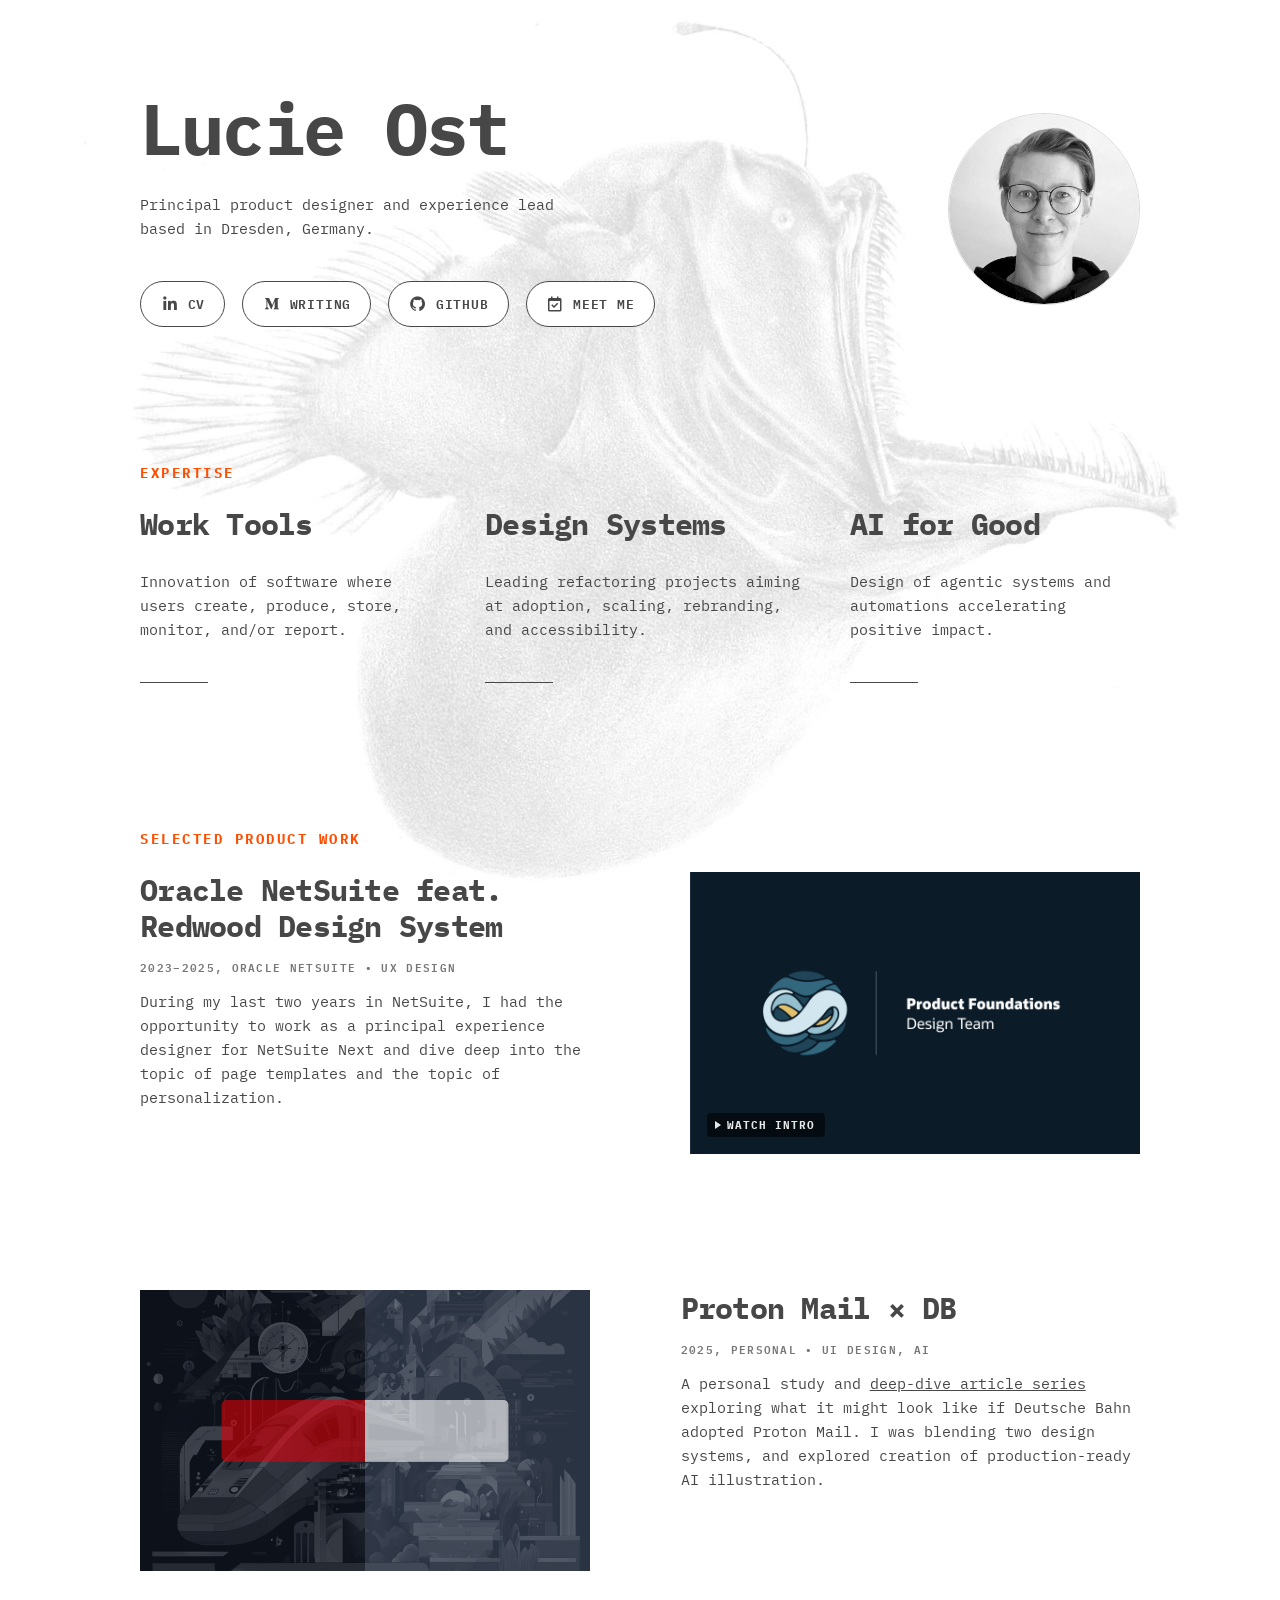
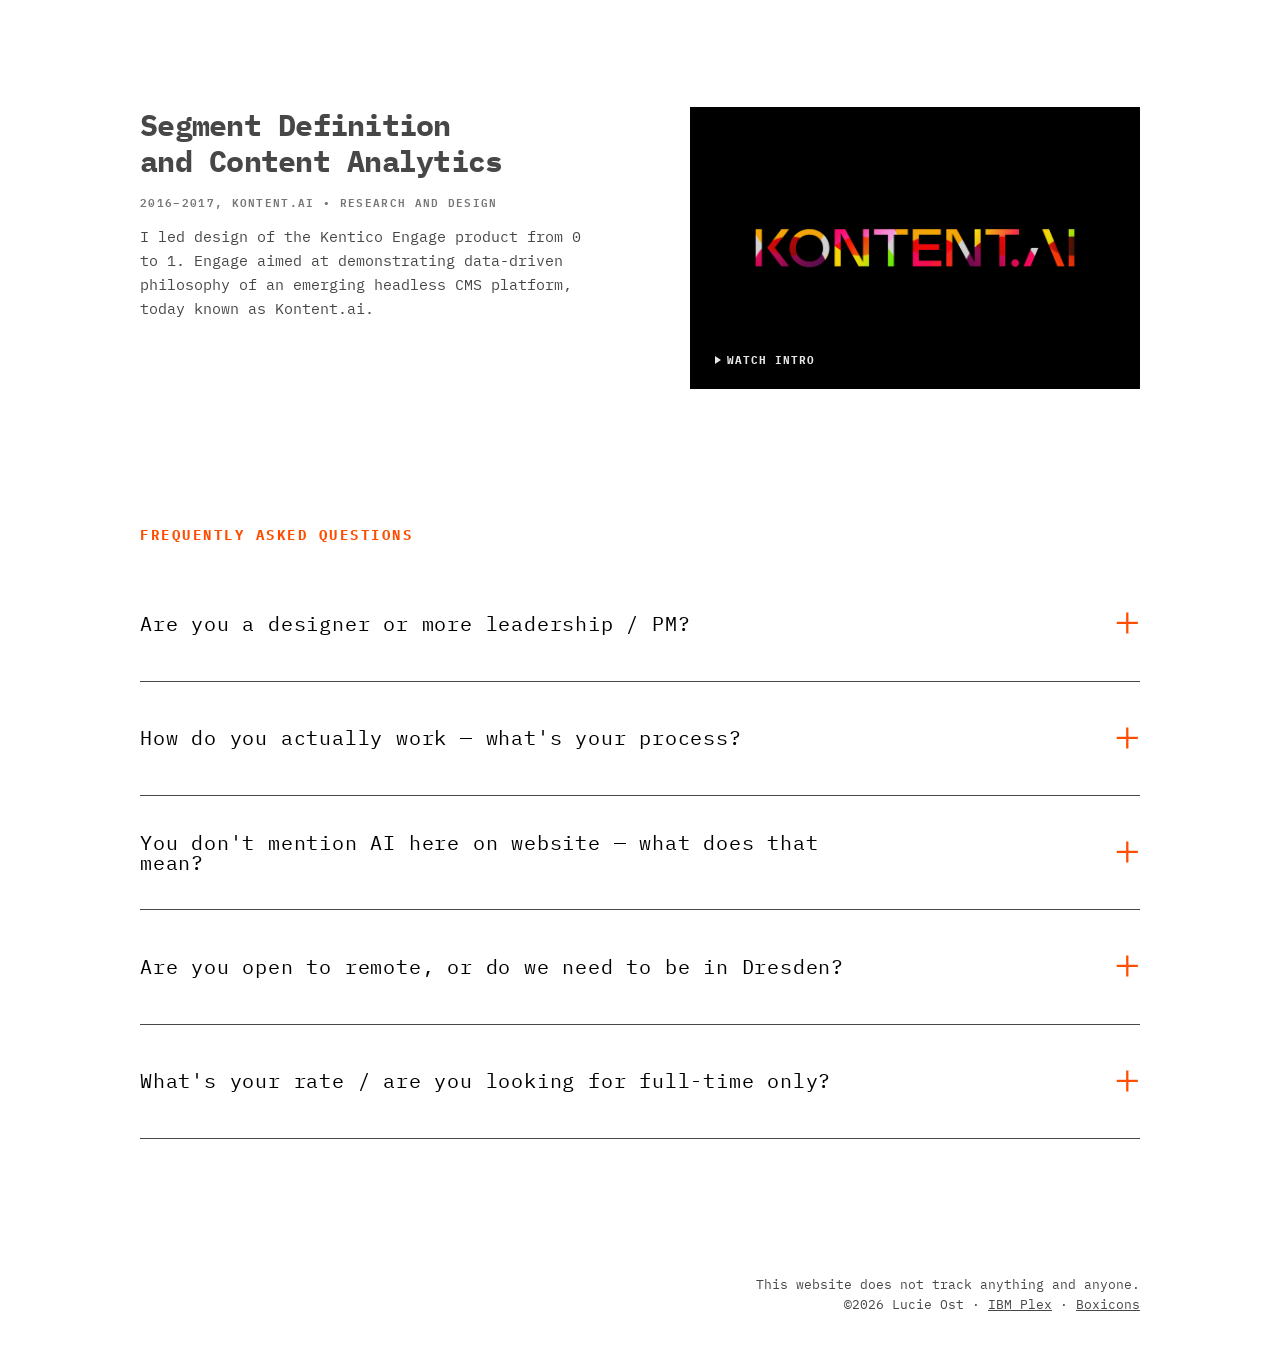
==== commit 74c6019c: "Footer update with mentions" ====
--- a/index.html
+++ b/index.html
@@ -314,7 +314,7 @@
 </div>
 
                     <p class="footer-text">This website does not track anything and anyone.</p>
-                    <p class="footer-text">©2026 Lucie Ost</p>
+                    <p class="footer-text">©2026 Lucie Ost · <a href="https://www.ibm.com/plex" class="footer-link">IBM Plex</a> · <a href="https://boxicons.com/" class="footer-link">Boxicons</a></p>
                 </div>
             </div>
         </div>
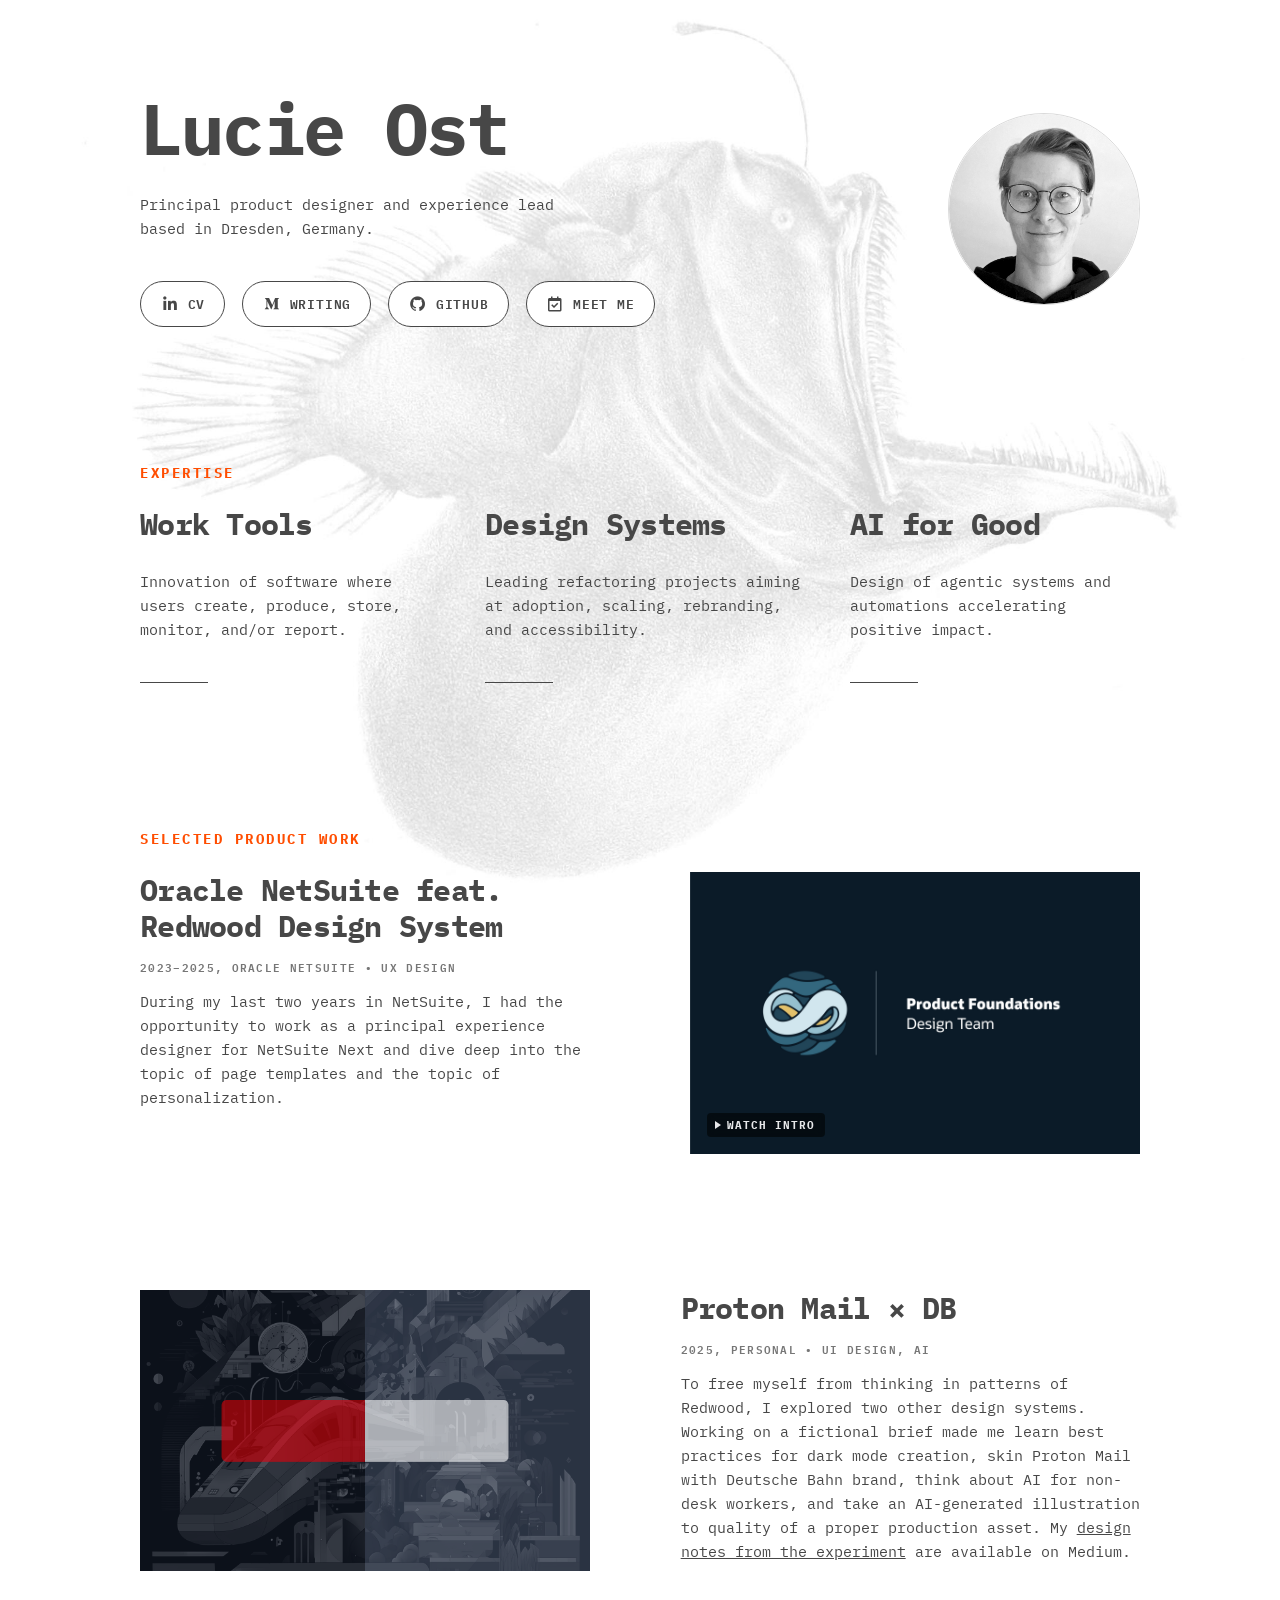
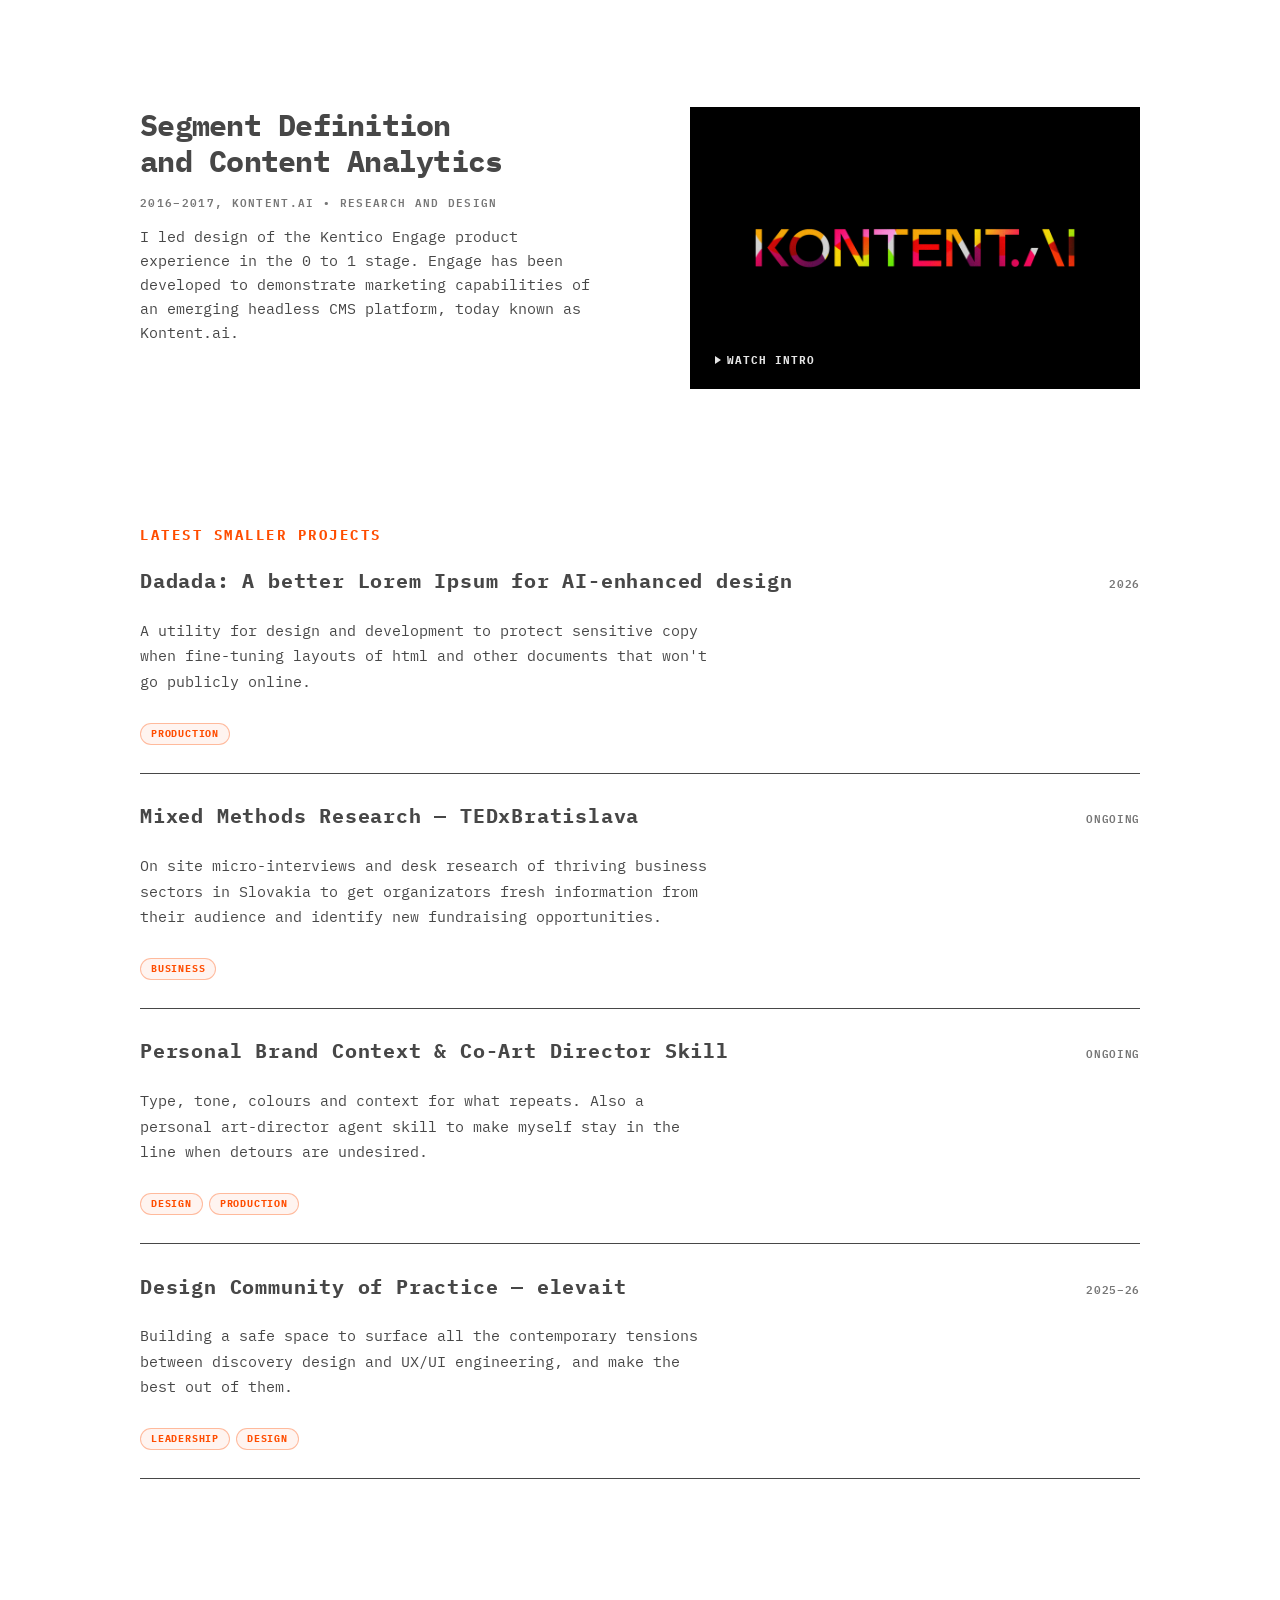
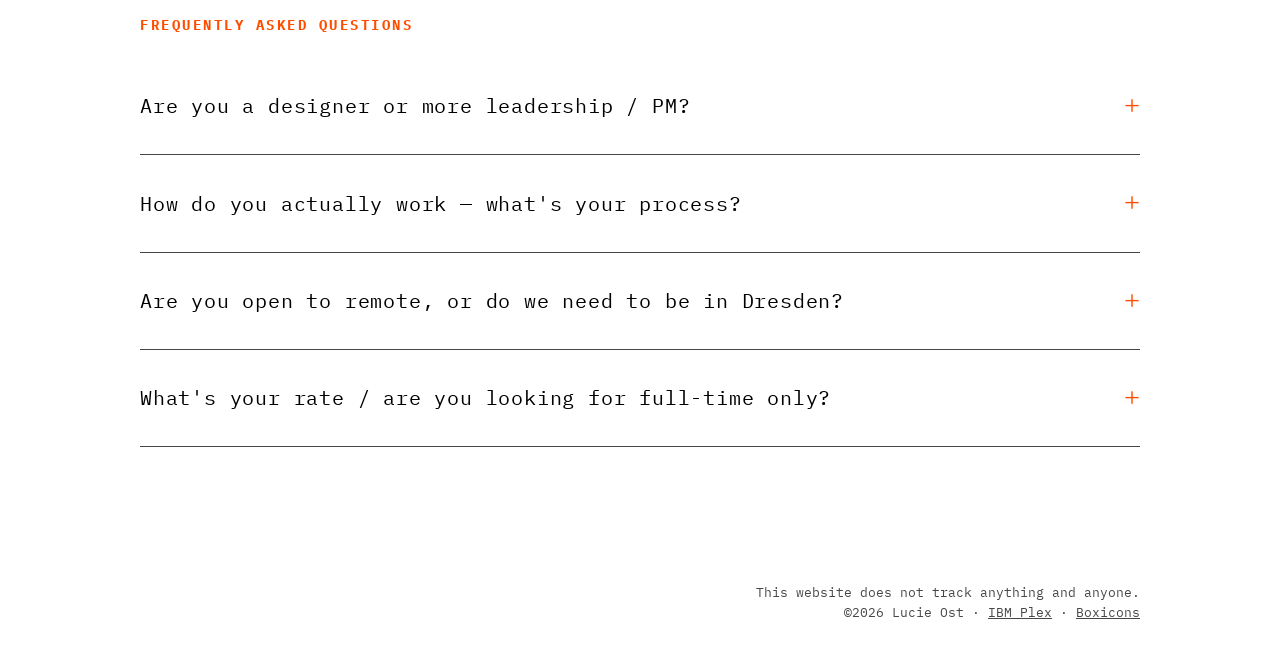
==== commit 6d696b44: "Added smaller projects section" ====
--- a/index.html
+++ b/index.html
@@ -31,6 +31,7 @@
         <link rel="stylesheet" href="index_image.css" />
         <link rel="stylesheet" href="about_section.css">
         <link rel="stylesheet" href="faq_section.css">
+        <link rel="stylesheet" href="experiments_section.css">
 
             <style>
                 body {
@@ -184,7 +185,7 @@
                                     <h4 class="text-block text-block--normal">
                                         2025, Personal • <em>UI Design, AI </em>
                                     </h4>
-                                    <p class="text-block text-block--normal">A personal study and <a href="https://medium.com/@iamlucie/making-an-ai-illustration-ship-ready-88f2615f7480" target="_blank">deep-dive article series</a> exploring what it might look like if Deutsche Bahn adopted Proton Mail. I&nbsp;was blending two design systems, and explored creation of production-ready AI illustration. 
+                                    <p class="text-block text-block--normal">To free myself from thinking in patterns of Redwood, I explored two other design systems. Working on a fictional brief made me learn best practices for dark mode creation, skin Proton Mail with Deutsche Bahn brand, think about AI for non-desk workers, and take an AI-generated illustration to quality of a proper production asset. My <a href="https://medium.com/@iamlucie/two-brands-one-vision-a-personal-sprint-in-dark-mode-ui-2717e3cb4340" target="_blank">design notes from the experiment</a> are available on Medium. 
                                 </div>
                             </div>
                         </div>
@@ -198,7 +199,7 @@
                                         2016–2017, Kontent.ai • Research and Design
                                     </h4>
                                     <p class="text-block text-block--normal">
-                                       I led design of the Kentico Engage product from 0 to 1. Engage aimed at demonstrating data-driven philosophy of an emerging headless CMS platform, today known as Kontent.ai.
+                                       I led design of the Kentico Engage product experience in the 0 to 1 stage. Engage has been developed to demonstrate marketing capabilities of an emerging headless CMS platform, today known as Kontent.ai.
                                     </p>
                                 </div>
                                 <div>
@@ -247,6 +248,56 @@
                     </section> -->
                     <!-- End About/Transition Section -->
 
+<!-- Latest Experiments Section -->
+
+<h2 class="section-header">Latest Smaller Projects</h2>
+<div id="latest-experiments" class="container">
+  <div class="wrapper">
+    <div class="inner">
+      <div>
+          <div class="exp-work-item">
+          <div class="exp-title">Dadada: A better Lorem Ipsum for AI-enhanced design</div>
+          <div class="exp-yr">2026</div>
+          <div class="exp-desc">A utility for design and development to protect sensitive copy when fine-tuning layouts of html and other documents that won't go publicly online.</div>
+          <div class="exp-pills">
+            <span class="exp-pill">Production</span>
+          </div>
+        </div>
+        <div class="exp-work-item">
+          <div class="exp-title">Mixed Methods Research — TEDxBratislava</div>
+          <div class="exp-yr">Ongoing</div>
+          <div class="exp-desc">On site micro-interviews and desk research of thriving business sectors in Slovakia to get organizators fresh information from their audience and identify new fundraising opportunities.</div>
+          <div class="exp-pills">
+            <span class="exp-pill">Business</span>
+          </div>
+        </div>
+
+        <div class="exp-work-item">
+          <div class="exp-title">Personal Brand Context &amp; Co-Art Director Skill</div>
+          <div class="exp-yr">Ongoing</div>
+          <div class="exp-desc">Type, tone, colours and context for what repeats. Also a personal art-director agent skill to make myself stay in the line when detours are undesired. </div>
+          <div class="exp-pills">
+            <span class="exp-pill">Design</span>
+            <span class="exp-pill">Production</span>
+          </div>
+        </div>
+
+        <div class="exp-work-item">
+          <div class="exp-title">Design Community of Practice — elevait</div>
+          <div class="exp-yr">2025–26</div>
+          <div class="exp-desc">Building a safe space to surface all the contemporary tensions between discovery design and UX/UI engineering, and make the best out of them.</div>
+          <div class="exp-pills">
+            <span class="exp-pill">Leadership</span>
+            <span class="exp-pill">Design</span>
+          </div>
+        </div>
+
+
+      </div>
+    </div>
+  </div>
+</div>
+
 <!-- FAQ Section (matching "Expertise" layout) -->
 
 <h2 class="section-header">Frequently Asked Questions</h2>
@@ -261,7 +312,8 @@
             <span class="faq-toggle-icon" aria-hidden="true">+</span>
         </button>
         <div class="faq-answer" hidden>
-            <p class="text-block text-block--normal">Designer DNA. I really enjoy working on strategic and intertwined problems, but I also think it would be a bad move to miss out on the latest technological developments — and those are typically best caught from a super-senior IC role, shaping what gets built at the very beginning and designing it with engineering. If my role would be mostly people management or technical backlog ownership, I'd probably still feel the calling… :)</p>
+            <p class="text-block text-block--normal">Designer DNA. I really enjoy working on strategies, organizational challenges, and create spaces for good collaboration, but I also believe that it would be mistake to miss the nuances of current technological development. And those are best captured from a super-IC design role or a product manager role.
+            </p>
         </div>
         </div>
 
@@ -275,18 +327,18 @@
         </div>
         </div>
 
-        <div class="faq-item">
+ <!--        <div class="faq-item">
         <button class="faq-question" aria-expanded="false">
             <span class="faq-question-text">You don't mention AI here on website — what does that mean?</span>
             <span class="faq-toggle-icon" aria-hidden="true">+</span>
         </button>
         <div class="faq-answer" hidden>
-            <p class="text-block text-block--normal">Just that I don't like obvoious buzzword-dropping. I use AI in how I work. I learn towards self-hosted, sustainable, and privacy-respecting stack. I look for new and renewed interaction patterns related to it. And I enjoy watching some old good experience drift the current pace of work causes 🍿. </p>
+            <p class="text-block text-block--normal">Only that obvious buzzword-dropping isn't my thing. AI is already part of my toolkit; having gone through my Claude Code fever, my current focus is now building a self-hosted, sustainable, and privacy-respecting stack. For the things I design, I keep an eye on others, spotting both new and rediscovered interaction patterns related to this tech and enjoying the grab-the-popcorn moments that come with witnessing the emerging user experience drift. 🍿</p>
              
             <p class="text-block text-block--normal">   
-            My recent and largest design topic in this area has been AI-automation platform explainability for people from understaffed sectors - skeptical, risk-averse, no centaurs or cyborgs, yet wanting to try this as a solution for being burried in communication and filling clunky forms.</p>
-        </div>
-        </div>
+            My recent and extensive project in this space focused on AI-automation platform explainability for users in understaffed sectors. These people are skeptical and risk-averse, yet they are willing to accept AI if it speaks their language as serves the role of a practical tool to escape being buried in communication and clunky forms.</p>
+        </div>
+        </div> -->
 
         <div class="faq-item">
         <button class="faq-question" aria-expanded="false">
@@ -304,7 +356,7 @@
             <span class="faq-toggle-icon" aria-hidden="true">+</span>
         </button>
         <div class="faq-answer" hidden>
-            <p class="text-block text-block--normal">For super-IC role, I'm looking for my next full-time or near full-time (80%+) opportunity, but open to contract or fractional if the fit is simply right. I'd rather talk about the role first — happy to align on comp once we both know what we're actually solving for.</p>
+            <p class="text-block text-block--normal">For super-IC role, I'm looking for my next full-time or near full-time (80%+) opportunity, but open to contract or fractional if the fit is simply right. I'd rather talk about the role first — happy to align on comp once both sides know what we're actually solving for.</p>
         </div>
         </div>
 
--- a/faq_section.css
+++ b/faq_section.css
@@ -40,7 +40,7 @@
 }
 
 .faq-toggle-icon {
-  font-size: 2em;
+  font-size: 1.25em;
   color: #FF4D00;
   transition: transform 0.2s;
   margin-left: 1rem;
--- a/experiments_section.css
+++ b/experiments_section.css
@@ -0,0 +1,88 @@
+/* ── Latest Experiments section ── */
+
+#latest-experiments {
+    margin-bottom: 6rem !important;
+}
+
+
+.exp-work-item {
+    padding: 1.25rem 0;
+    border-bottom: 1px solid #474747;
+    display: grid;
+    grid-template-columns: 1fr auto;
+    gap: 1rem;
+    align-items: baseline;
+}
+
+.exp-work-item:first-of-type {
+    padding-top: 0;
+}
+
+.exp-work-item .exp-title {
+    font-family: 'IBM Plex Mono', monospace;
+    font-size: 20px;
+    letter-spacing: 0.04em;
+    font-weight: 700;
+    color: #474747;
+    line-height: 1.4;
+    text-align: left;
+}
+
+.exp-work-item .exp-yr {
+    font-family: 'IBM Plex Mono', monospace;
+    font-size: 11px;
+    font-weight: 600;
+    color: #767676;
+    white-space: nowrap;
+    text-transform: uppercase;
+    letter-spacing: 0.06em;
+}
+
+.exp-work-item .exp-desc {
+    font-family: 'IBM Plex Mono', monospace;
+    font-size: 15px;
+    color: #474747;
+    margin-top: 0rem;
+    line-height: 1.7;
+    grid-column: 1 / -1;
+    max-width: 64ch;
+    text-align: left;
+}
+
+.exp-pills {
+    display: flex;
+    flex-wrap: wrap;
+    gap: 6px;
+    margin-top: 0.25rem;
+    grid-column: 1 / -1;
+}
+
+.exp-pill {
+    font-family: 'IBM Plex Mono', monospace;
+    font-size: 10px;
+    font-weight: 700;
+    letter-spacing: 0.08em;
+    text-transform: uppercase;
+    color: #FF4D00;
+    background: rgba(255, 77, 0, 0.06);
+    border: 1px solid rgba(255, 77, 0, 0.35);
+    border-radius: 999px;
+    padding: 3px 10px;
+    line-height: 1.4;
+}
+
+@media (max-width: 736px) {
+    .exp-work-item .exp-desc {
+        font-size: 13px;
+    }
+}
+
+@media (max-width: 600px) {
+    #latest-experiments {
+        margin-bottom: 5rem !important;
+    }
+
+    .exp-work-item .exp-desc {
+        display: none;
+    }
+}
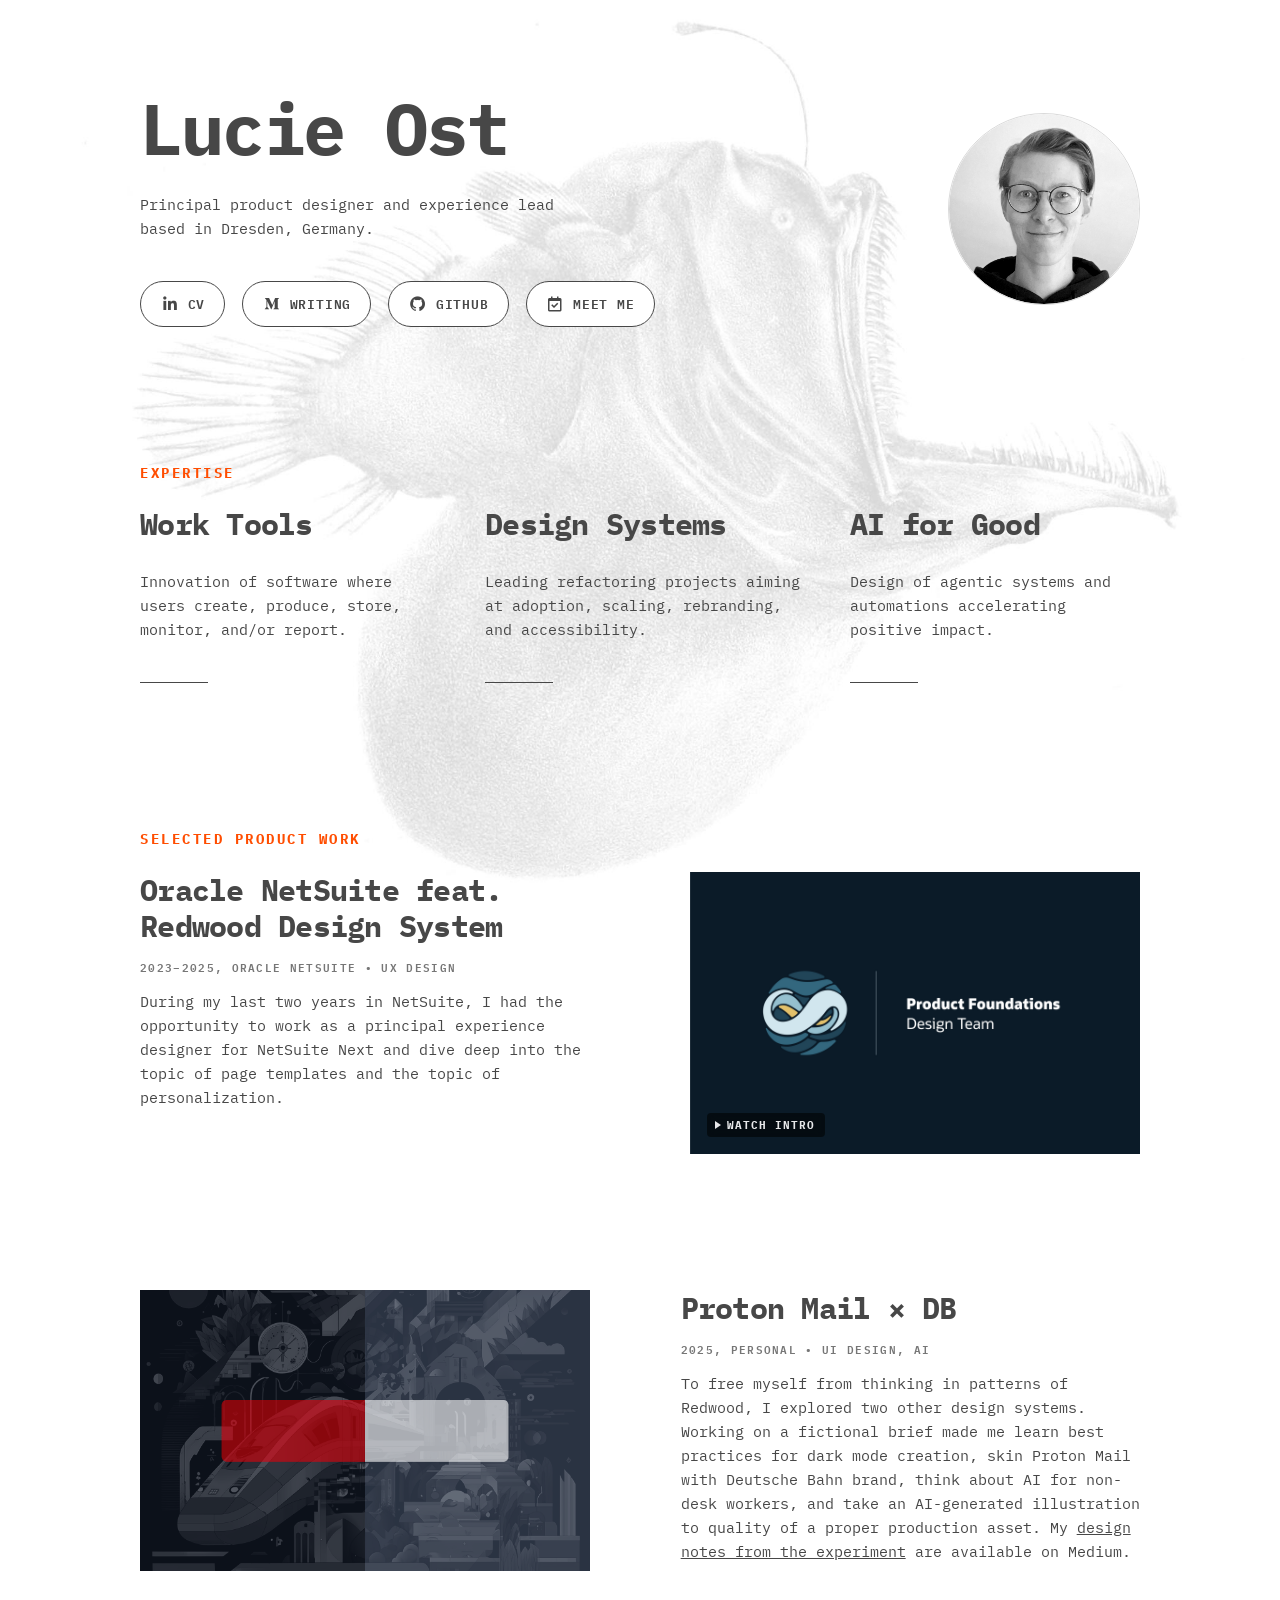
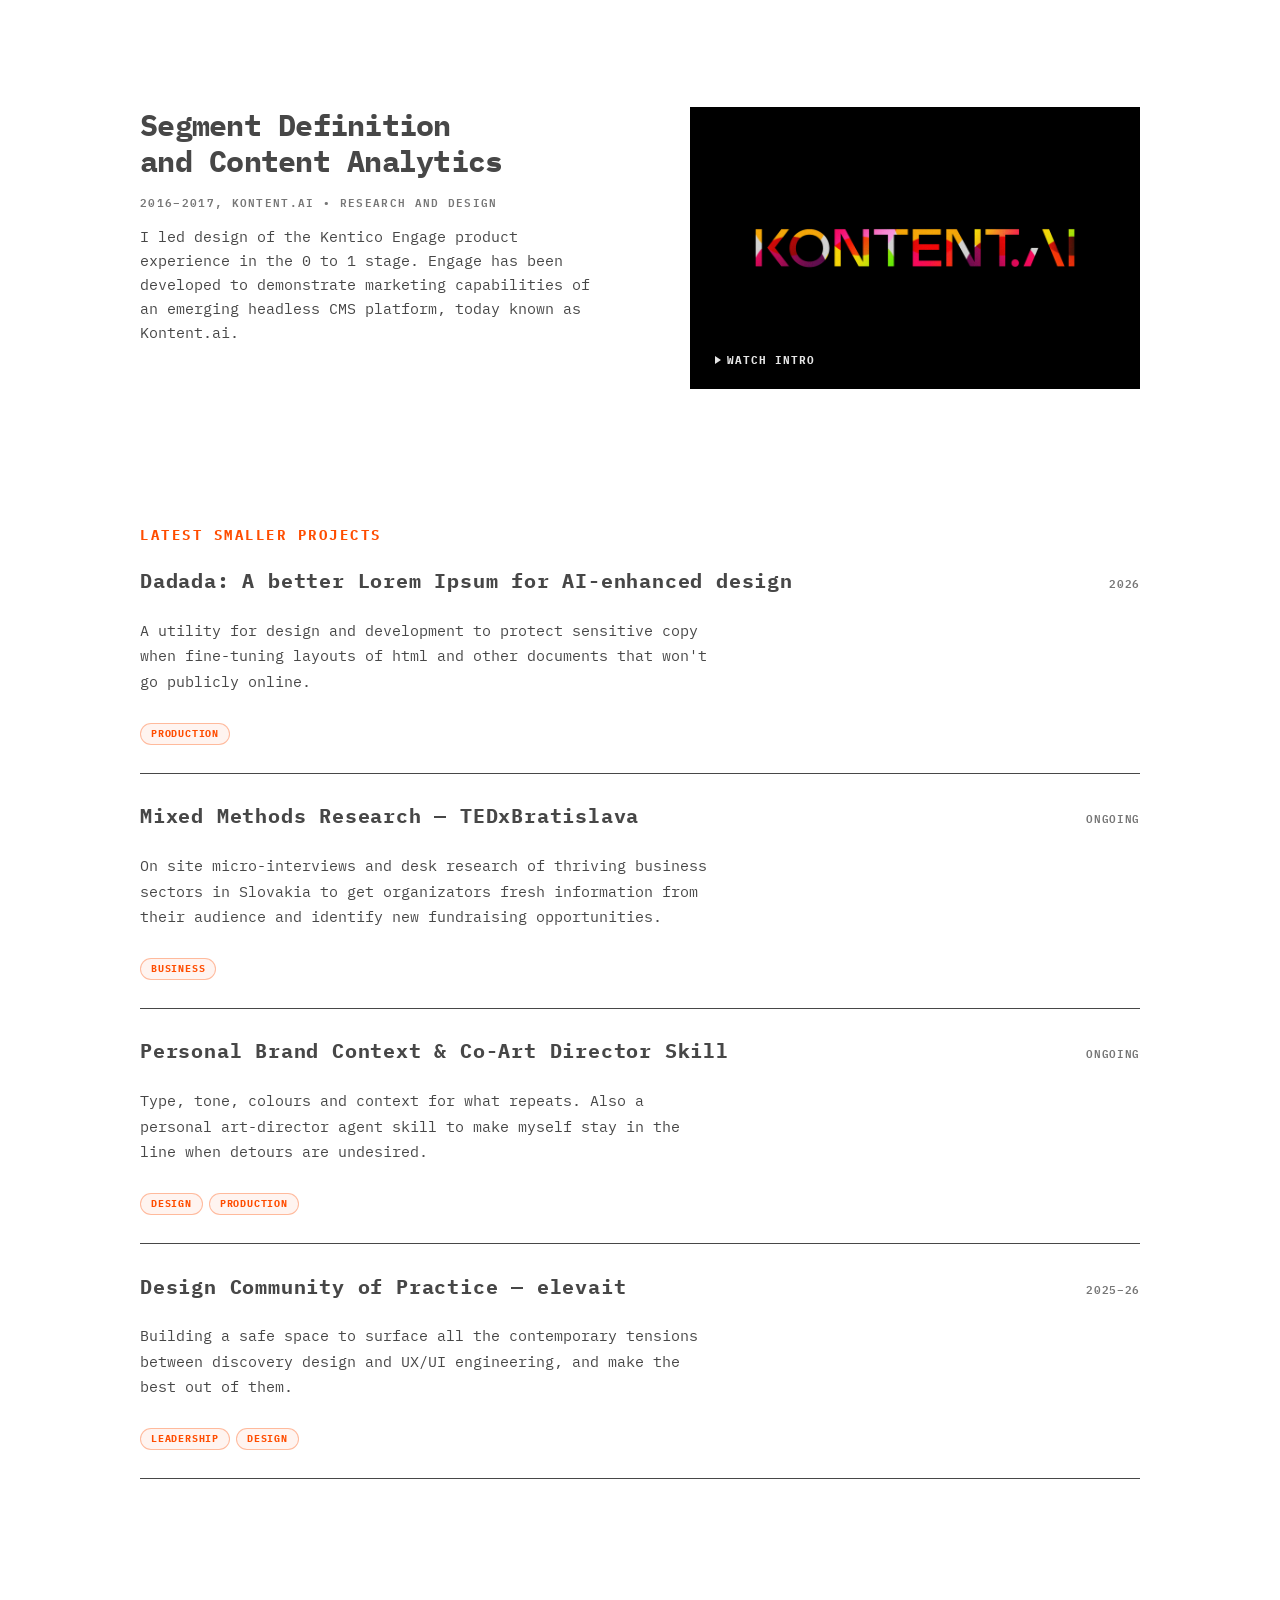
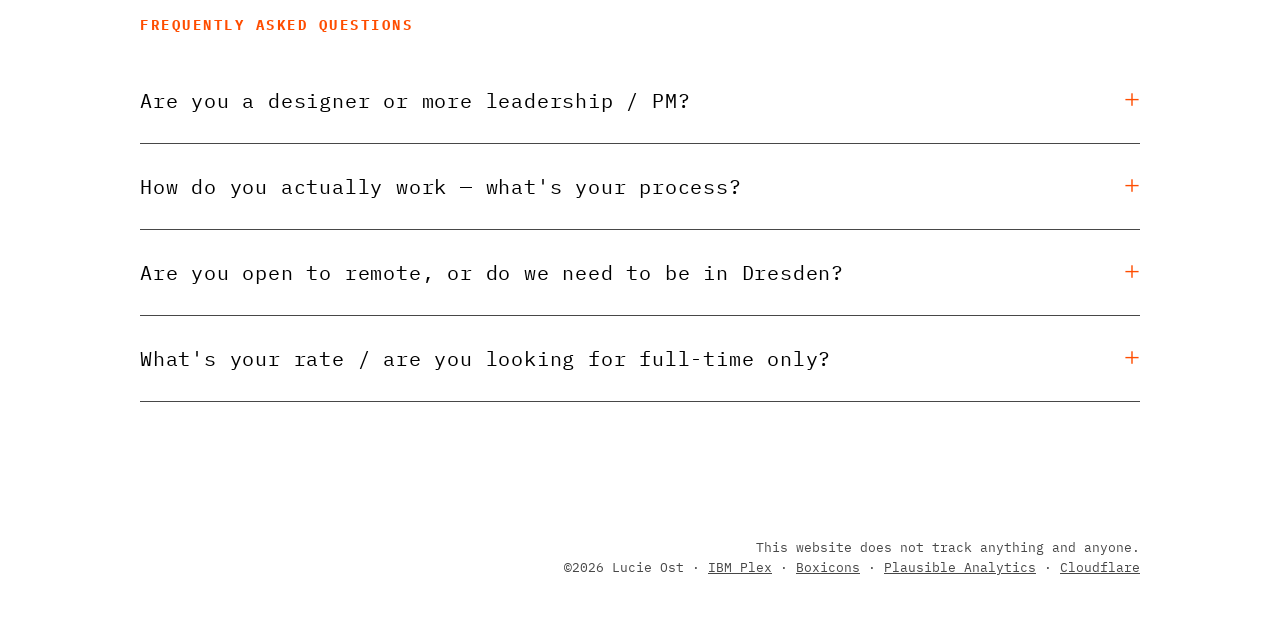
==== commit 466377d7: "Added cloudflare infor to footer" ====
--- a/index.html
+++ b/index.html
@@ -366,7 +366,7 @@
 </div>
 
                     <p class="footer-text">This website does not track anything and anyone.</p>
-                    <p class="footer-text">©2026 Lucie Ost · <a href="https://www.ibm.com/plex" class="footer-link">IBM Plex</a> · <a href="https://boxicons.com/" class="footer-link">Boxicons</a></p>
+                    <p class="footer-text">©2026 Lucie Ost · <a href="https://www.ibm.com/plex" class="footer-link">IBM Plex</a> · <a href="https://boxicons.com/" class="footer-link">Boxicons</a> · <a href="https://plausible.io/" class="footer-link">Plausible Analytics</a> · <a href="https://cloudflare.com/" class="footer-link">Cloudflare</a></p>
                 </div>
             </div>
         </div>
--- a/faq_section.css
+++ b/faq_section.css
@@ -15,7 +15,7 @@
   width: 100%;
   background: none;
   border: none;
-  padding: 1.5rem 0 1.5rem 0;
+  padding: 1.25rem 0 1.25rem 0;
   font: inherit;
   color: inherit;
   cursor: pointer;
@@ -26,6 +26,7 @@
 
 .faq-question-text {
   font-size: 20px;
+  line-height: 1.4;
   letter-spacing: 0.04em;
   font-family: 'IBM Plex Mono', monospace;
   max-width: 720px;
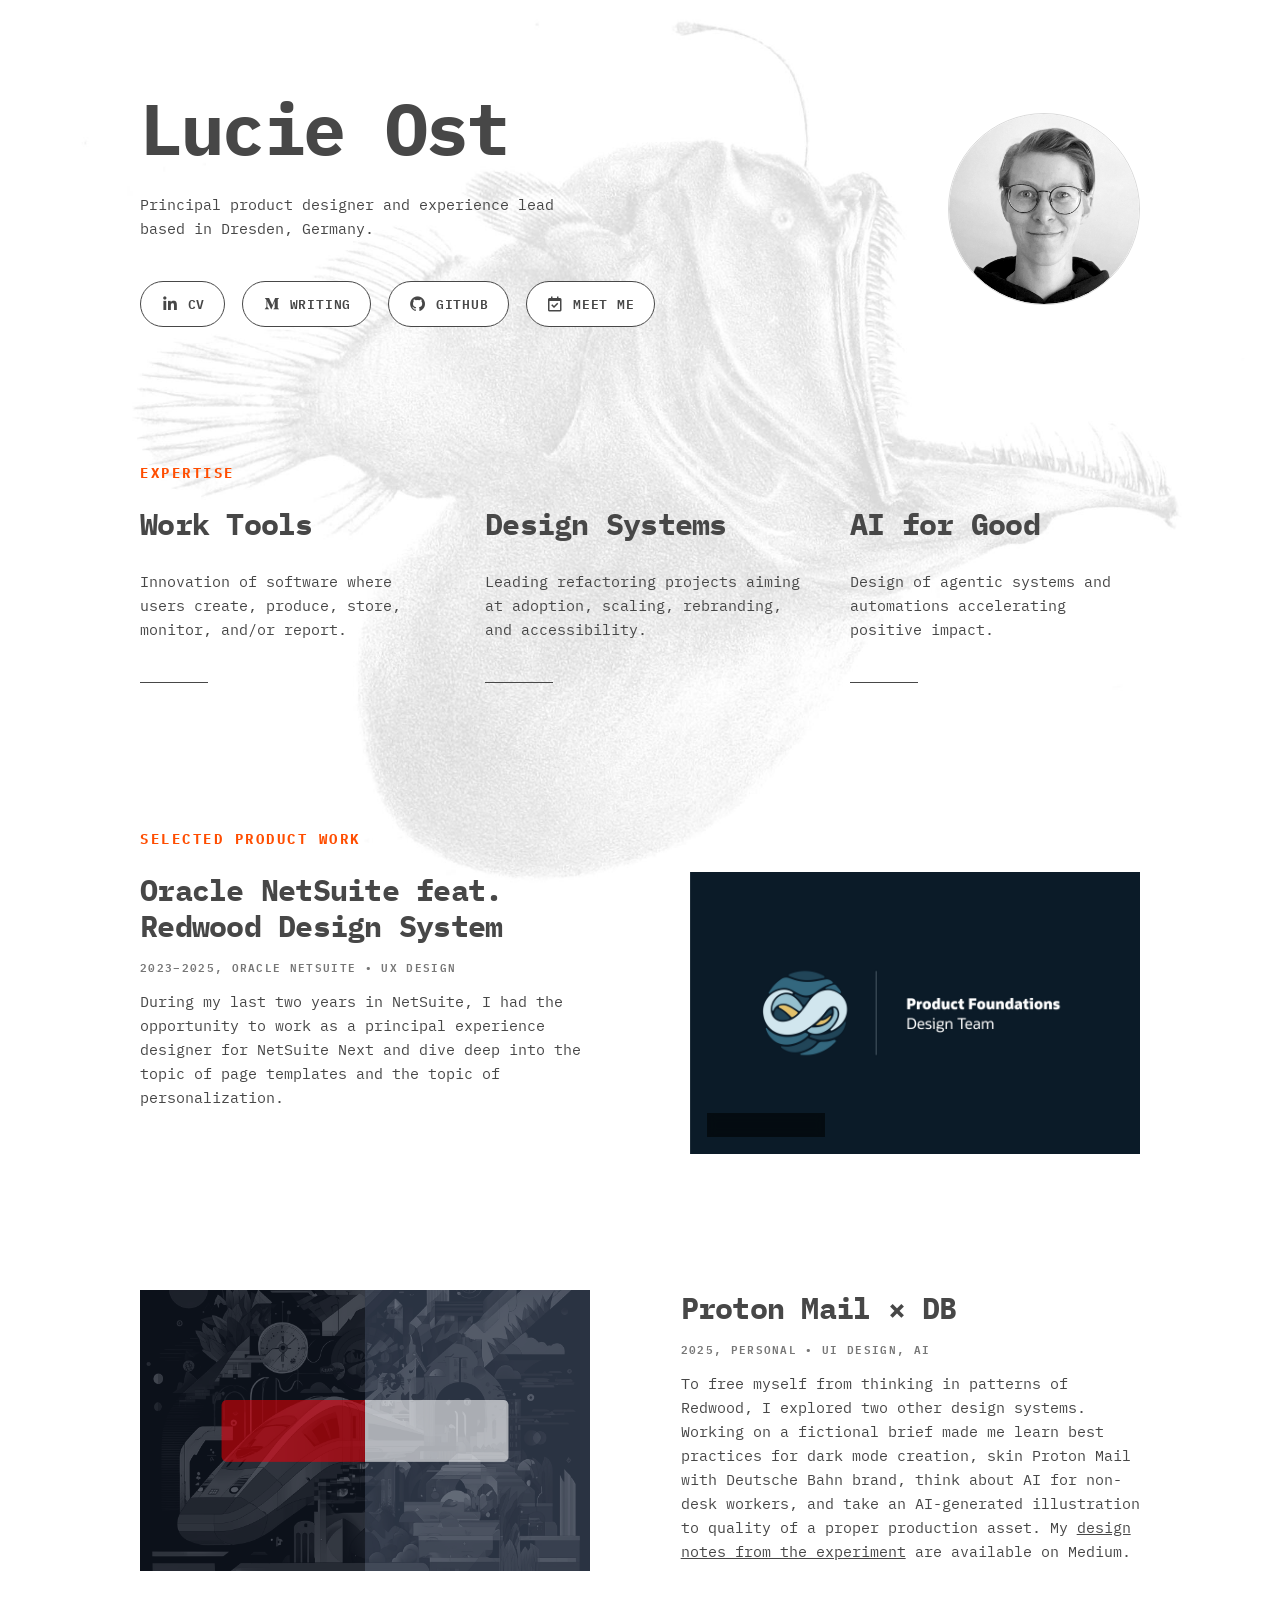
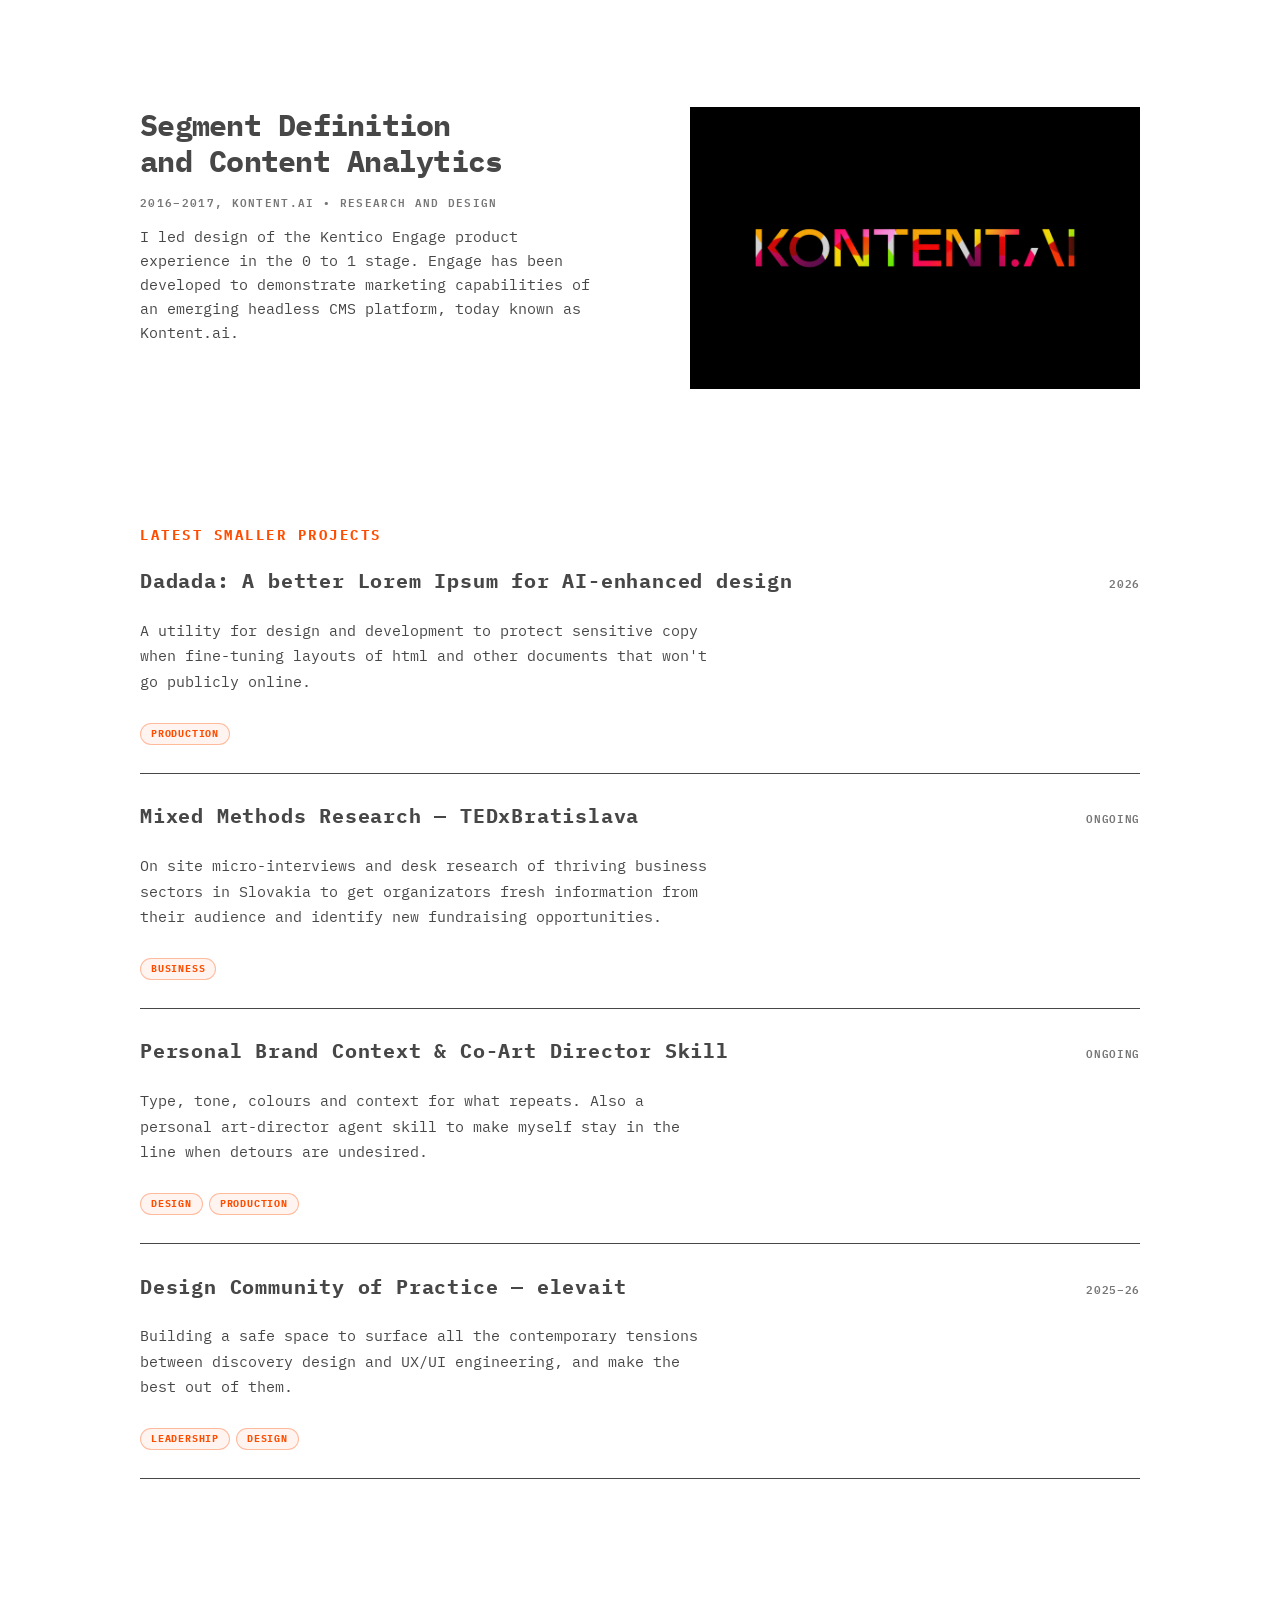
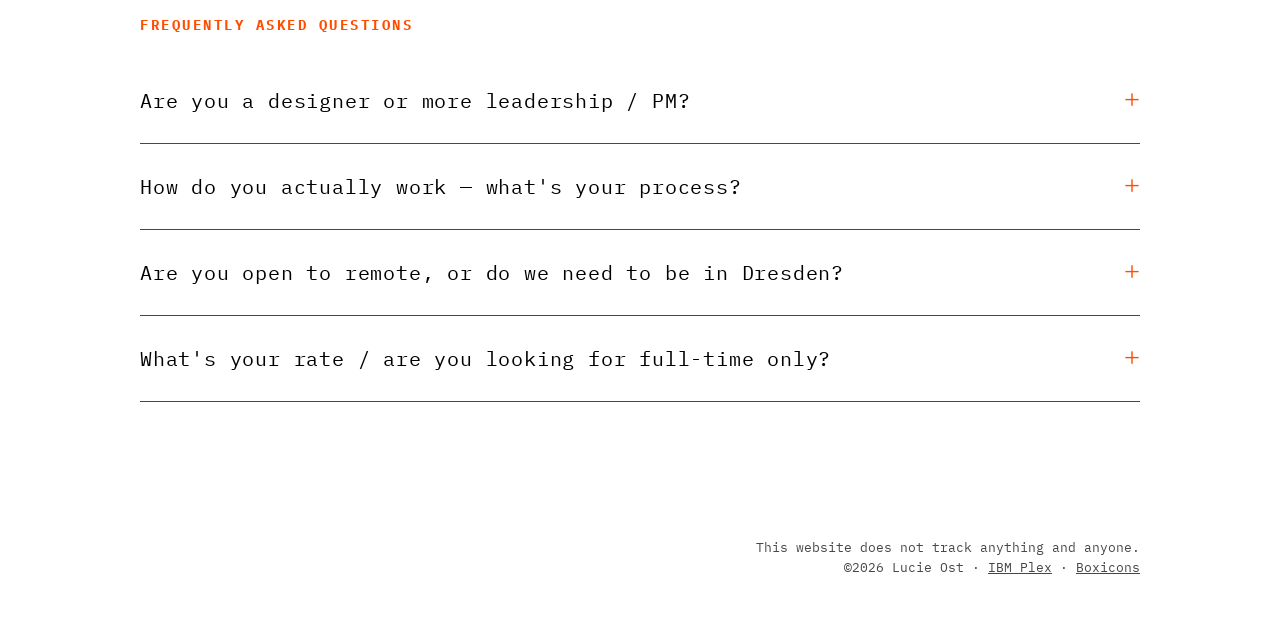
==== commit bb15aaae: "removed cloudflare info, not tracking just dns" ====
--- a/index.html
+++ b/index.html
@@ -366,7 +366,7 @@
 </div>
 
                     <p class="footer-text">This website does not track anything and anyone.</p>
-                    <p class="footer-text">©2026 Lucie Ost · <a href="https://www.ibm.com/plex" class="footer-link">IBM Plex</a> · <a href="https://boxicons.com/" class="footer-link">Boxicons</a> · <a href="https://plausible.io/" class="footer-link">Plausible Analytics</a> · <a href="https://cloudflare.com/" class="footer-link">Cloudflare</a></p>
+                    <p class="footer-text">©2026 Lucie Ost · <a href="https://www.ibm.com/plex" class="footer-link">IBM Plex</a> · <a href="https://boxicons.com/" class="footer-link">Boxicons</a></p>
                 </div>
             </div>
         </div>
